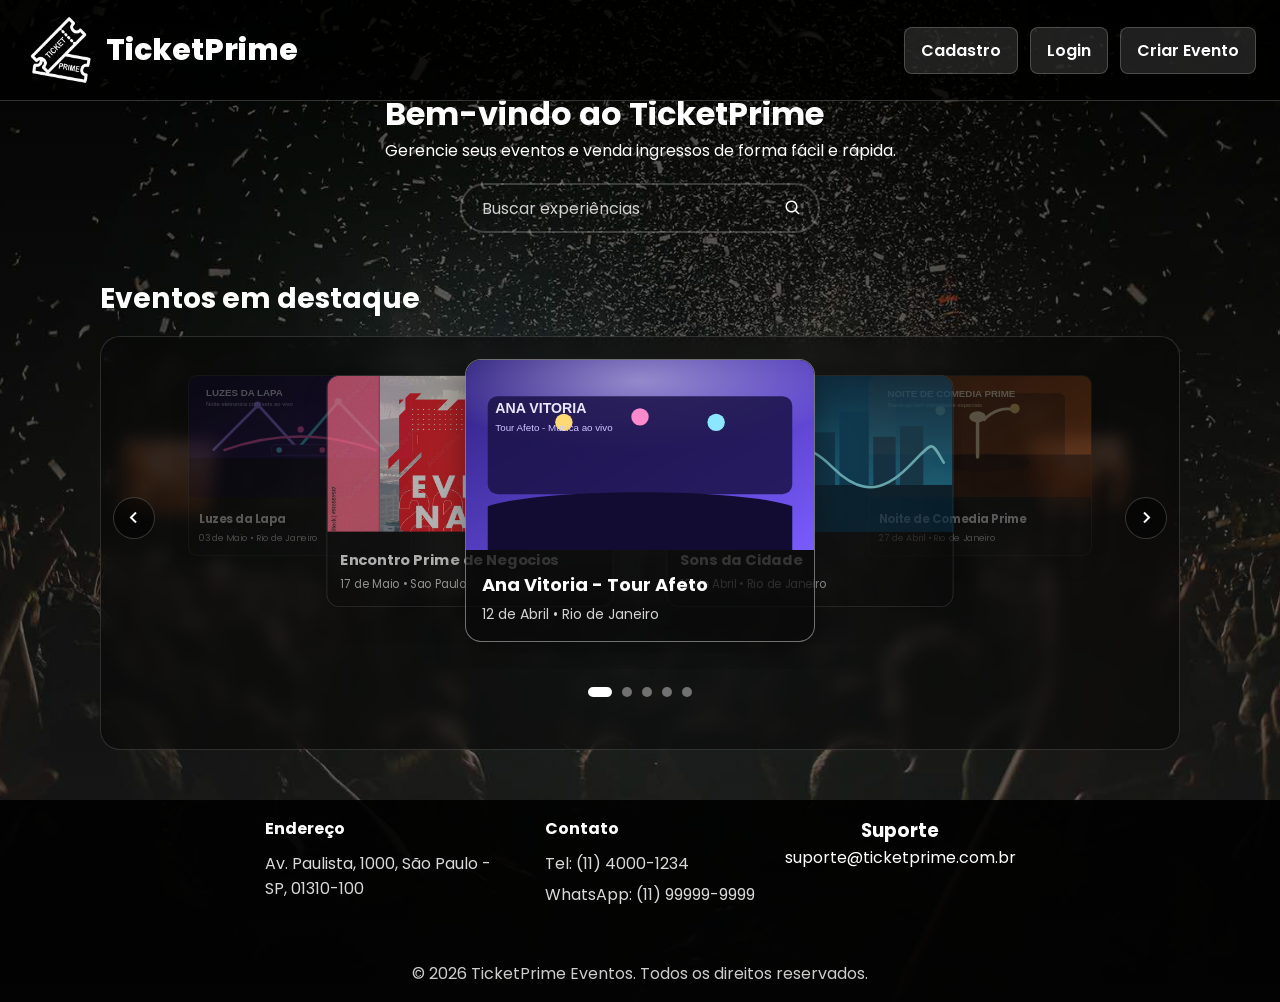
==== src/frontend/index.html @ 592da215 "Atualiza frontend e backend e remove artefatos de build" ====
<!doctype html>
<html lang="pt-br">
  <head>
    <meta charset="UTF-8" />
    <title>TicketPrime</title>
    <link rel="stylesheet" href="./style.css" />
    <link
      href="https://unpkg.com/boxicons@2.1.4/css/boxicons.min.css"
      rel="stylesheet"
    />
  </head>

  <body class="home-page">
    <!-- ═══════════════ header ═══════════════ -->
    <header class="site-navbar">
      <div class="navbar-logo">
        <img src="./imagens/logo.png" alt="Logo TicketPrime" class="logo-img" />
        <span>TicketPrime</span>
      </div>
      <nav class="navbar-links">
        <a href="./paginas/login.html" class="navbar-btn">Cadastro</a>
        <a href="./paginas/login.html" class="navbar-btn">Login</a>
        <a href="./paginas/admin.html" class="navbar-btn">Criar Evento</a>
      </nav>
    </header>

    <!-- ═══════════════ main ═══════════════ -->
    <main class="site-main">
      <div class="welcome-content">
        <h1>Bem-vindo ao TicketPrime</h1>
        <p>Gerencie seus eventos e venda ingressos de forma fácil e rápida.</p>
      </div>

      <section class="search-panel" aria-label="Pesquisa de eventos">
        <div class="input-box search-input">
          <input type="text" placeholder="Buscar experiências" />
          <i class="bx bx-search"></i>
        </div>
      </section>

      <div class="events-section">
        <h2 class="section-title">Eventos em destaque</h2>

        <div class="events-carousel" data-carousel>
          <button class="carousel-control prev" type="button" aria-label="Evento anterior">
            <i class="bx bx-chevron-left"></i>
          </button>

          <div class="carousel-viewport">
            <div class="carousel-track">
              <a href="./paginas/painel-ingressos.html" class="carousel-item" aria-label="Cupola Summit 2026">
                <img src="./imagens/eventos/ana-tour.svg" alt="Ana Vitoria - Tour Afeto" class="card-image" />
                <div class="carousel-meta">
                  <h3>Ana Vitoria - Tour Afeto</h3>
                  <p>12 de Abril • Rio de Janeiro</p>
                </div>
              </a>

              <a href="./paginas/painel-ingressos.html" class="carousel-item" aria-label="Festival da Serra">
                <img src="./imagens/eventos/sons-cidade.svg" alt="Sons da Cidade" class="card-image" />
                <div class="carousel-meta">
                  <h3>Sons da Cidade</h3>
                  <p>19 de Abril • Rio de Janeiro</p>
                </div>
              </a>

              <a href="./paginas/painel-ingressos.html" class="carousel-item" aria-label="Conexão Inovação">
                <img src="./imagens/eventos/comedia-prime.svg" alt="Noite de Comedia Prime" class="card-image" />
                <div class="carousel-meta">
                  <h3>Noite de Comedia Prime</h3>
                  <p>27 de Abril • Rio de Janeiro</p>
                </div>
              </a>

              <a href="./paginas/painel-ingressos.html" class="carousel-item" aria-label="Noite Prime">
                <img src="./imagens/eventos/luzes-lapa.svg" alt="Luzes da Lapa" class="card-image" />
                <div class="carousel-meta">
                  <h3>Luzes da Lapa</h3>
                  <p>03 de Maio • Rio de Janeiro</p>
                </div>
              </a>

              <a href="./paginas/painel-ingressos.html" class="carousel-item" aria-label="Summit de Negócios">
                <img src="./imagens/evento-destaque.jpg" alt="Encontro Prime de Negocios" class="card-image" />
                <div class="carousel-meta">
                  <h3>Encontro Prime de Negocios</h3>
                  <p>17 de Maio • Sao Paulo</p>
                </div>
              </a>
            </div>
          </div>

          <button class="carousel-control next" type="button" aria-label="Próximo evento">
            <i class="bx bx-chevron-right"></i>
          </button>

          <div class="carousel-dots" aria-label="Indicadores do carrossel"></div>
        </div>
      </div>
    </main>
    <!-- ═══════════════ footer ═══════════════ -->
    <footer class="site-footer">
      <div class="footer-column">
        <h3>Endereço</h3>
        <p>Av. Paulista, 1000, São Paulo - SP, 01310-100</p>
      </div>
      <div class="footer-column">
        <h3>Contato</h3>
        <p>Tel: (11) 4000-1234</p>
        <p>WhatsApp: (11) 99999-9999</p>
      </div>
      <div class="footer">
        <h3>Suporte</h3>
        <p>suporte@ticketprime.com.br</p>
      </div>
      <p class="footer-copy">
        © 2026 TicketPrime Eventos. Todos os direitos reservados.
      </p>
    </footer>
    <script src="./js/home-carousel.js"></script>
  </body>
</html>
---- src/frontend/style.css ----
@import url('https://fonts.googleapis.com/css2?family=Poppins&display=swap');

* {
    margin: 0;
    padding: 0;
    box-sizing: border-box;
    font-family: 'Poppins', sans-serif;
}

body {
    min-height: 100vh;
    display: flex;
    background-color: #110d0d;
    justify-content: center;
    align-items: center;
    color: #fff;
}

.back-home-link {
    position: fixed;
    top: 18px;
    left: 18px;
    width: 44px;
    height: 44px;
    border-radius: 999px;
    display: inline-flex;
    align-items: center;
    justify-content: center;
    color: #fff;
    text-decoration: none;
    background: rgba(0, 0, 0, 0.45);
    border: 1px solid rgba(255, 255, 255, 0.28);
    backdrop-filter: blur(10px);
    z-index: 1200;
    transition: background-color 180ms ease, transform 180ms ease;
}

.back-home-link i {
    font-size: 24px;
}

.back-home-link:hover {
    background: rgba(255, 255, 255, 0.2);
    transform: translateX(-2px);
}

/* imagem de fundo adicionar class de body */
.login-page,
.home-page {
    background:
        linear-gradient(rgba(0, 0, 0, 0.62), rgba(40, 40, 40, 0.62)),
        url('./imagens/fundo.jpg') no-repeat center center / cover;
}

.home-page {
    flex-direction: column;
    justify-content: flex-start;
    align-items: stretch;
}

.site-main {
    flex: 1;
    display: flex;
    flex-direction: column;
    justify-content: center;
    align-items: center;
    padding: 90px 20px 40px;
}

.site-navbar {
    width: 100%;
    padding: 14px 24px;
    position: fixed;
    top: 0;
    left: 0;
    z-index: 1000;
    display: flex;
    justify-content: space-between;
    align-items: center;
    background: rgba(0, 0, 0, 0.75);
    border-bottom: 1px solid rgba(255, 255, 255, 0.2);
}

.navbar-logo {
    display: inline-flex;
    align-items: center;
    gap: 10px;
    font-size: 30px;
    font-weight: 800;
    color: #fff;
}

.logo-img {
    width: 72px;
    height: 72px;
    object-fit: contain;
    flex-shrink: 0;
}

.navbar-links {
    display: flex;
    gap: 12px;
}

.navbar-btn {
    display: inline-flex;
    align-items: center;
    justify-content: center;
    padding: 10px 16px;
    border-radius: 8px;
    border: 1px solid rgba(255, 255, 255, 0.2);
    background: rgba(255, 255, 255, 0.12);
    color: #fff;
    text-decoration: none;
    font-weight: 600;
}

.navbar-btn:hover {
    background: rgba(255, 255, 255, 0.25);
}

.content-center {
    width: 100%;
    min-height: 100vh;
    display: flex;
    justify-content: center;
    align-items: center;
    padding: 110px 20px 80px;
}

.site-footer {
    width: 100%;
    background: rgba(0, 0, 0, 0.9);
    color: #fff;
    padding: 16px 20px;
    text-align: center;
    display: flex;
    flex-wrap: wrap;
    gap: 30px;
    justify-content: center;
    align-items: flex-start;
}

.content-center {
    padding-bottom: 150px; /* espaço para o footer fixo */
}

.footer-column {
    max-width: 250px;
    text-align: left;
}

.footer-column h3 {
    margin-bottom: 10px;
    font-size: 16px;
}

.footer-column p {
    margin-bottom: 6px;
    color: rgba(255, 255, 255, 0.85);
}

.footer-copy {
    width: 100%;
    margin-top: 18px;
    opacity: 0.8;
}

.wrapper {
    width: 420px;
    background: rgba(0, 0, 0, 0.45);
    border: 2px solid rgba(255, 255, 255, 0.2);
    border-radius: 12px;
    backdrop-filter: blur(20px);
    box-shadow: 0 0 10px rgba(0, 0, 0, 0.3);
    padding: 32px;
    overflow: hidden;
}

.wrapper h1 {
    text-align: center;
    font-size: 32px;
    margin-bottom: 12px;
}

.wrapper p {
    text-align: center;
    color: rgba(255, 255, 255, 0.85);
}

.auth-switch {
    margin: 12px 0 8px;
    padding: 4px;
    display: grid;
    grid-template-columns: 1fr 1fr;
    gap: 6px;
    background: rgba(255, 255, 255, 0.08);
    border-radius: 999px;
}

.auth-toggle-btn {
    border: none;
    border-radius: 999px;
    padding: 10px 14px;
    background: transparent;
    color: #fff;
    font-size: 14px;
    font-weight: 600;
    cursor: pointer;
}

.auth-toggle-btn.active {
    background: #fff;
    color: #111;
}

.action-buttons {
    margin-top: 20px;
    display: grid;
    gap: 12px;
}

.btn {
    display: flex;
    justify-content: center;
    align-items: center;
    height: 50px;
    width: 200px;
    border-radius: 40px;
    border: none;
    background: #fff;
    color: #222;
    font-size: 15px;
    font-weight: 600;
    text-decoration: none;
    cursor: pointer;
    margin: 16px auto;
}

.btn-home-painel {
    height: 50px;
    width: 390px;
    display: flex;
    background: #ffffff;
    color: #110d0d;
    border-radius: 20px;
    justify-content: center;
    align-items: center;
    text-decoration: none;
    margin: 8px auto;
}

.btn:hover {
    background: #f0f0f0;
}
.btn-secondary {
    background: rgba(255, 255, 255, 0.2);
    color: #fff;
    border: 1px solid rgba(255, 255, 255, 0.3);
}

.input-box {
    position: relative;
    width: 100%;
    height: 50px;
    margin: 20px 0;
}

.input-box input {
    width: 100%;
    height: 100%;
    background: transparent;
    border: 2px solid rgba(255, 255, 255, 0.2);
    border-radius: 40px;
    padding: 0 20px;
    color: #fff;
    font-size: 16px;
}

.input-box input::placeholder {
    color: rgba(255, 255, 255, 0.8);
}

.input-box i {
    position: absolute;
    right: 18px;
    top: 50%;
    transform: translateY(-50%);
    color: #fff;
    font-size: 18px;
}

.input-box i:hover {
    color: #ff6b6b;
    cursor: pointer;
}

input[type="checkbox" i] {
    accent-color: #fff;
}

label {
    cursor: pointer;
}

.remember-forgot {
    display: flex;
    justify-content: space-between;
    align-items: center;
    font-size: 14px;
    margin-left: 20px;
    margin-right: 20px;
}

.remember-forgot a,
.register-link a {
    color: #fff;
    text-decoration: none;
}

.remember-forgot a:hover,
.register-link a:hover {
    text-decoration: underline;
}

.register-link {
    text-align: center;
    margin-top: 10px;
}

.register-only[hidden] {
    display: none;
}

.login-message {
    min-height: 20px;
    margin-bottom: 8px;
    font-size: 14px;
    text-align: center;
}

.login-message.error {
    color: #ff6b6b;
}

.login-message.success {
    color: #7cff8a;
}

.modal {
    display: none;
    position: fixed;
    inset: 0;
    background: rgba(0, 0, 0, 0.7);
    justify-content: center;
    align-items: center;
    z-index: 999;
}

.modal-content {
    width: min(420px, 90%);
    background: rgba(0, 0, 0, 0.6);
    border: 1px solid rgba(255, 255, 255, 0.3);
    backdrop-filter: blur(18px);
    border-radius: 16px;
    padding: 24px;
    color: #fff;
    box-shadow: 0 18px 40px rgba(0, 0, 0, 0.35);
    position: relative;
}

.modal-close {
    position: absolute;
    right: 12px;
    top: 8px;
    background: transparent;
    border: none;
    color: #fff;
    font-size: 26px;
    cursor: pointer;
}

.modal-content h2 {
    margin-bottom: 10px;
}

.modal-content p {
    margin-bottom: 12px;
    color: rgba(255, 255, 255, 0.9);
}

.modal-content input {
    width: 100%;
    margin-bottom: 12px;
    height: 44px;
    padding: 0 14px;
    border-radius: 40px;
    border: 2px solid rgba(255, 255, 255, 0.25);
    background: rgba(255, 255, 255, 0.08);
    color: #fff;
}

.painel-ingresso {
    background: #110d0d !important;
}

.admin-dashboard {
    min-height: 100vh;
    width: 100%;
    display: flex;
    background: rgba(0, 0, 0, 0.5);
}

.sidebar {
    width: 250px;
    background: rgba(0, 0, 0, 0.85);
    padding: 24px 16px;
    border-right: 1px solid rgba(255, 255, 255, 0.2);
    display: flex;
    flex-direction: column;
    gap: 20px;
}

.logo {
    font-size: 30px;
    font-weight: 800;
    letter-spacing: 1px;
    color: #fff;
    margin-bottom: 20px;
    text-align: center;
}

.sidebar-nav {
    display: flex;
    flex-direction: column;
    gap: 10px;
}

.sidebar-link {
    display: flex;
    align-items: center;
    gap: 10px;
    padding: 10px 14px;
    border-radius: 10px;
    color: rgba(255, 255, 255, 0.9);
    text-decoration: none;
    font-weight: 600;
    background: rgba(255, 255, 255, 0.04);
}

.sidebar-link.active,
.sidebar-link:hover {
    background: rgba(255, 255, 255, 0.15);
}

.main-content {
    flex: 1;
    padding: 28px;
    color: #fff;
}

.main-content header h1 {
    margin-bottom: 6px;
}

.main-content header p {
    color: rgba(255, 255, 255, 0.8);
    margin-bottom: 20px;
}

.cards {
    display: grid;
    grid-template-columns: repeat(auto-fit, minmax(200px, 1fr));
    gap: 16px;
    margin-bottom: 24px;
}

.card {
    background: rgba(255, 255, 255, 0.08);
    border: 1px solid rgba(255, 255, 255, 0.15);
    border-radius: 12px;
    padding: 16px;
}

.card h2 {
    margin-bottom: 8px;
}

.card p {
    margin-bottom: 50px;
    color: rgba(255, 255, 255, 0.8);
}

.admin-footer {
    margin-top: 32px;
    padding-top: 12px;
    border-top: 1px solid rgba(255, 255, 255, 0.12);
    color: rgba(255, 255, 255, 0.75);
}

.panel-actions {
    margin-bottom: 20px;
}

.event-form {
    background: rgba(255, 255, 255, 0.07);
    padding: 14px;
    border: 1px solid rgba(255, 255, 255, 0.18);
    border-radius: 12px;
}

.event-form form {
    display: flex;
    flex-direction: column;
    gap: 10px;
}

.event-form label {
    font-size: 14px;
    color: rgba(255, 255, 255, 0.85);
}

.event-form input,
.event-form button.btn {
    width: 100%;
}

.event-form button.btn {
    margin-top: 8px;
}

section.event-form input {
    width: 100%;
    height: 100%;
    background: transparent;
    border: 2px solid rgba(255, 255, 255, 0.2);
    border-radius: 40px;
    padding: 0 20px;
    color: #fff;
    font-size: 16px;
}

@media (max-width: 900px) {
    .admin-dashboard {
        flex-direction: column;
    }

    .sidebar {
        width: 100%;
        flex-direction: row;
        align-items: center;
        justify-content: space-around;
    }

    .sidebar-nav {
        flex-direction: row;
        gap: 8px;
    }

    .main-content {
        padding: 16px;
    }
}
/* ── seção de eventos / carrossel ────────────────────────── */
.events-section {
    width: min(1120px, 100%);
    padding: 24px 20px 10px;
}

.section-title {
    margin-bottom: 16px;
    font-size: clamp(22px, 2.2vw, 30px);
}

.events-carousel {
    position: relative;
    border-radius: 20px;
    padding: 22px 56px 52px;
    background: rgba(8, 8, 8, 0.56);
    border: 1px solid rgba(255, 255, 255, 0.14);
    backdrop-filter: blur(8px);
}

.carousel-viewport {
    position: relative;
    height: 310px;
    overflow: hidden;
}

.carousel-track {
    position: relative;
    height: 100%;
}

.carousel-item {
    position: absolute;
    top: 0;
    left: 50%;
    width: min(350px, 72vw);
    border-radius: 16px;
    overflow: hidden;
    text-decoration: none;
    color: #fff;
    background: rgba(10, 10, 10, 0.75);
    border: 1px solid rgba(255, 255, 255, 0.2);
    box-shadow: 0 16px 30px rgba(0, 0, 0, 0.4);
    transform-origin: center top;
    transition: transform 320ms ease, opacity 320ms ease;
}

.carousel-item .card-image {
    width: 100%;
    height: 190px;
    object-fit: cover;
}

.carousel-meta {
    padding: 14px 16px 16px;
}

.carousel-meta h3 {
    font-size: 18px;
    font-weight: 700;
    margin-bottom: 6px;
}

.carousel-meta p {
    color: rgba(255, 255, 255, 0.82);
    font-size: 14px;
}

.carousel-control {
    position: absolute;
    top: 44%;
    transform: translateY(-50%);
    width: 42px;
    height: 42px;
    border-radius: 50%;
    border: 1px solid rgba(255, 255, 255, 0.2);
    background: rgba(0, 0, 0, 0.5);
    color: #fff;
    cursor: pointer;
    display: grid;
    place-items: center;
    z-index: 80;
}

.carousel-control i {
    font-size: 24px;
}

.carousel-control:hover {
    background: rgba(255, 255, 255, 0.2);
}

.carousel-control.prev {
    left: 12px;
}

.carousel-control.next {
    right: 12px;
}

.carousel-dots {
    display: flex;
    justify-content: center;
    align-items: center;
    gap: 10px;
    margin-top: 18px;
}

.carousel-dot {
    width: 10px;
    height: 10px;
    border-radius: 999px;
    border: none;
    background: rgba(255, 255, 255, 0.4);
    cursor: pointer;
    transition: transform 180ms ease, background-color 180ms ease;
}

.carousel-dot.active {
    width: 24px;
    background: #fff;
}

.carousel-item.is-hidden {
    pointer-events: none;
}

.carousel-item.is-active {
    border-color: rgba(255, 255, 255, 0.42);
}

@media (max-width: 900px) {
    .events-carousel {
        padding: 18px 46px 46px;
    }

    .carousel-viewport {
        height: 292px;
    }

    .carousel-item {
        width: min(300px, 78vw);
    }

    .carousel-item .card-image {
        height: 172px;
    }
}

@media (max-width: 700px) {
    .site-navbar {
        padding: 12px 14px;
    }

    .navbar-logo {
        font-size: 24px;
    }

    .logo-img {
        width: 58px;
        height: 58px;
    }

    .navbar-links {
        gap: 8px;
    }

    .navbar-btn {
        padding: 8px 11px;
        font-size: 13px;
    }

    .events-section {
        padding: 20px 10px 8px;
    }

    .events-carousel {
        padding: 14px 38px 40px;
        border-radius: 16px;
    }

    .carousel-viewport {
        height: 262px;
    }

    .carousel-item {
        width: min(258px, 82vw);
    }

    .carousel-item .card-image {
        height: 150px;
    }

    .carousel-meta h3 {
        font-size: 16px;
    }

    .carousel-control {
        width: 34px;
        height: 34px;
    }

    .carousel-control.prev {
        left: 6px;
    }

    .carousel-control.next {
        right: 6px;
    }
}
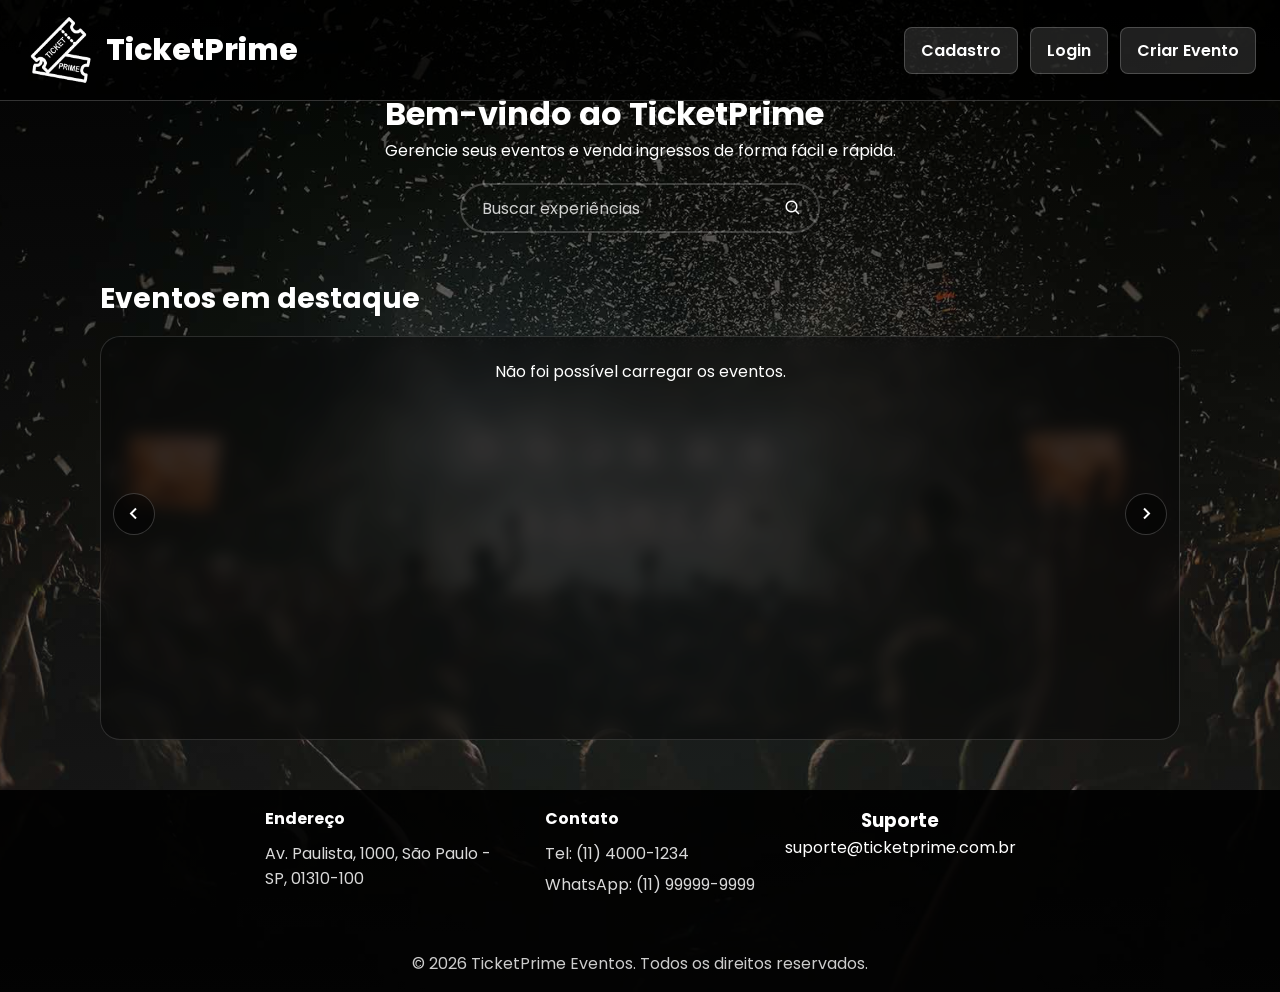
==== commit 53789ba9: "migrar banco de dados para Neon DB (PostgreSQL serverless)" ====
--- a/src/frontend/index.html
+++ b/src/frontend/index.html
@@ -47,46 +47,8 @@
           </button>
 
           <div class="carousel-viewport">
-            <div class="carousel-track">
-              <a href="./paginas/painel-ingressos.html" class="carousel-item" aria-label="Cupola Summit 2026">
-                <img src="./imagens/eventos/ana-tour.svg" alt="Ana Vitoria - Tour Afeto" class="card-image" />
-                <div class="carousel-meta">
-                  <h3>Ana Vitoria - Tour Afeto</h3>
-                  <p>12 de Abril • Rio de Janeiro</p>
-                </div>
-              </a>
-
-              <a href="./paginas/painel-ingressos.html" class="carousel-item" aria-label="Festival da Serra">
-                <img src="./imagens/eventos/sons-cidade.svg" alt="Sons da Cidade" class="card-image" />
-                <div class="carousel-meta">
-                  <h3>Sons da Cidade</h3>
-                  <p>19 de Abril • Rio de Janeiro</p>
-                </div>
-              </a>
-
-              <a href="./paginas/painel-ingressos.html" class="carousel-item" aria-label="Conexão Inovação">
-                <img src="./imagens/eventos/comedia-prime.svg" alt="Noite de Comedia Prime" class="card-image" />
-                <div class="carousel-meta">
-                  <h3>Noite de Comedia Prime</h3>
-                  <p>27 de Abril • Rio de Janeiro</p>
-                </div>
-              </a>
-
-              <a href="./paginas/painel-ingressos.html" class="carousel-item" aria-label="Noite Prime">
-                <img src="./imagens/eventos/luzes-lapa.svg" alt="Luzes da Lapa" class="card-image" />
-                <div class="carousel-meta">
-                  <h3>Luzes da Lapa</h3>
-                  <p>03 de Maio • Rio de Janeiro</p>
-                </div>
-              </a>
-
-              <a href="./paginas/painel-ingressos.html" class="carousel-item" aria-label="Summit de Negócios">
-                <img src="./imagens/evento-destaque.jpg" alt="Encontro Prime de Negocios" class="card-image" />
-                <div class="carousel-meta">
-                  <h3>Encontro Prime de Negocios</h3>
-                  <p>17 de Maio • Sao Paulo</p>
-                </div>
-              </a>
+            <div class="carousel-track" id="carousel-track">
+              <!-- eventos carregados dinamicamente via API -->
             </div>
           </div>
 
--- a/src/frontend/style.css
+++ b/src/frontend/style.css
@@ -117,6 +117,365 @@
 
 .navbar-btn:hover {
     background: rgba(255, 255, 255, 0.25);
+}
+
+.menu-toggle {
+    width: 46px;
+    height: 46px;
+    border-radius: 12px;
+    border: 1px solid rgba(255, 255, 255, 0.28);
+    background: rgba(255, 255, 255, 0.1);
+    color: #fff;
+    display: inline-flex;
+    align-items: center;
+    justify-content: center;
+    cursor: pointer;
+    transition: background-color 180ms ease;
+}
+
+.menu-toggle i {
+    font-size: 26px;
+}
+
+.menu-toggle:hover {
+    background: rgba(255, 255, 255, 0.22);
+}
+
+.sidebar-backdrop {
+    position: fixed;
+    inset: 0;
+    border: none;
+    background: rgba(0, 0, 0, 0.56);
+    opacity: 0;
+    visibility: hidden;
+    pointer-events: none;
+    transition: opacity 180ms ease;
+    z-index: 1005;
+}
+
+.user-sidebar {
+    position: fixed;
+    top: 0;
+    right: 0;
+    height: 100vh;
+    width: min(360px, 90vw);
+    padding: 22px 18px;
+    background: rgba(8, 8, 8, 0.95);
+    border-left: 1px solid rgba(255, 255, 255, 0.2);
+    backdrop-filter: blur(10px);
+    display: flex;
+    flex-direction: column;
+    gap: 18px;
+    transform: translateX(100%);
+    transition: transform 220ms ease;
+    z-index: 1010;
+}
+
+.user-sidebar-header {
+    display: flex;
+    align-items: center;
+    justify-content: space-between;
+}
+
+.user-sidebar-header h2 {
+    font-size: 24px;
+}
+
+.menu-close {
+    width: 36px;
+    height: 36px;
+    border-radius: 10px;
+    border: 1px solid rgba(255, 255, 255, 0.24);
+    background: rgba(255, 255, 255, 0.08);
+    color: #fff;
+    display: inline-flex;
+    align-items: center;
+    justify-content: center;
+    cursor: pointer;
+}
+
+.menu-close i {
+    font-size: 24px;
+}
+
+.user-profile-card {
+    padding: 16px;
+    border-radius: 16px;
+    background: rgba(255, 255, 255, 0.08);
+    border: 1px solid rgba(255, 255, 255, 0.18);
+    display: grid;
+    justify-items: center;
+    gap: 8px;
+    text-align: center;
+}
+
+.profile-avatar {
+    width: 88px;
+    height: 88px;
+    border-radius: 999px;
+    border: 2px solid rgba(255, 255, 255, 0.3);
+    background: rgba(255, 255, 255, 0.12);
+    display: grid;
+    place-items: center;
+    overflow: hidden;
+}
+
+.profile-avatar i {
+    font-size: 48px;
+    color: rgba(255, 255, 255, 0.8);
+}
+
+#profileAvatarImage {
+    width: 100%;
+    height: 100%;
+    object-fit: cover;
+}
+
+.user-profile-card h3 {
+    font-size: 18px;
+}
+
+.user-profile-card p {
+    color: rgba(255, 255, 255, 0.82);
+    font-size: 14px;
+}
+
+.user-sidebar-nav {
+    display: flex;
+    flex-direction: column;
+    gap: 10px;
+}
+
+.user-sidebar-link {
+    width: 100%;
+    border: 1px solid rgba(255, 255, 255, 0.16);
+    border-radius: 12px;
+    background: rgba(255, 255, 255, 0.06);
+    color: #fff;
+    padding: 11px 14px;
+    display: flex;
+    align-items: center;
+    gap: 10px;
+    font-weight: 600;
+    text-decoration: none;
+    cursor: pointer;
+}
+
+.user-sidebar-link i {
+    font-size: 20px;
+}
+
+.user-sidebar-link:hover {
+    background: rgba(255, 255, 255, 0.16);
+}
+
+.sidebar-logout {
+    margin-top: auto;
+    width: 100%;
+    border: 1px solid rgba(255, 94, 94, 0.56);
+    border-radius: 12px;
+    padding: 12px 14px;
+    background: rgba(255, 55, 55, 0.15);
+    color: #fff;
+    display: flex;
+    align-items: center;
+    justify-content: center;
+    gap: 10px;
+    font-weight: 700;
+    cursor: pointer;
+}
+
+.sidebar-logout i {
+    font-size: 20px;
+}
+
+.sidebar-logout:hover {
+    background: rgba(255, 55, 55, 0.26);
+}
+
+.home-page.sidebar-open {
+    overflow: hidden;
+}
+
+.home-page.sidebar-open .sidebar-backdrop {
+    opacity: 1;
+    visibility: visible;
+    pointer-events: auto;
+}
+
+.home-page.sidebar-open .user-sidebar {
+    transform: translateX(0);
+}
+
+.profile-settings-modal {
+    position: fixed;
+    inset: 0;
+    z-index: 1020;
+    background: rgba(0, 0, 0, 0.72);
+    display: none;
+    place-items: center;
+    padding: 20px;
+}
+
+.profile-settings-modal:not([hidden]) {
+    display: grid;
+}
+
+.profile-settings-dialog {
+    width: min(460px, 100%);
+    border-radius: 16px;
+    border: 1px solid rgba(255, 255, 255, 0.26);
+    background: rgba(12, 12, 12, 0.96);
+    padding: 18px;
+}
+
+.profile-settings-head {
+    display: flex;
+    align-items: center;
+    justify-content: space-between;
+    margin-bottom: 12px;
+}
+
+.profile-settings-head h2 {
+    font-size: 22px;
+}
+
+.settings-close {
+    width: 34px;
+    height: 34px;
+    border-radius: 8px;
+    border: 1px solid rgba(255, 255, 255, 0.24);
+    background: rgba(255, 255, 255, 0.08);
+    color: #fff;
+    display: inline-flex;
+    align-items: center;
+    justify-content: center;
+    cursor: pointer;
+}
+
+.settings-close i {
+    font-size: 22px;
+}
+
+.profile-settings-form {
+    display: grid;
+    gap: 10px;
+}
+
+.settings-photo-row {
+    display: flex;
+    align-items: center;
+    gap: 14px;
+    margin-bottom: 4px;
+    padding: 12px;
+    border-radius: 12px;
+    border: 1px solid rgba(255, 255, 255, 0.16);
+    background: rgba(255, 255, 255, 0.04);
+}
+
+.settings-photo-current {
+    width: 76px;
+    height: 76px;
+    border-radius: 999px;
+    border: 2px solid rgba(255, 255, 255, 0.3);
+    background: rgba(255, 255, 255, 0.12);
+    display: grid;
+    place-items: center;
+    overflow: hidden;
+    flex-shrink: 0;
+}
+
+.settings-photo-current i {
+    font-size: 42px;
+    color: rgba(255, 255, 255, 0.82);
+}
+
+#settingsPhotoPreviewImage {
+    width: 100%;
+    height: 100%;
+    object-fit: cover;
+}
+
+.settings-photo-actions {
+    display: grid;
+    gap: 6px;
+}
+
+.settings-photo-actions p {
+    font-size: 14px;
+    font-weight: 600;
+    color: rgba(255, 255, 255, 0.92);
+}
+
+.settings-photo-button {
+    display: inline-flex;
+    align-items: center;
+    justify-content: center;
+    width: fit-content;
+    padding: 8px 12px;
+    border-radius: 10px;
+    border: 1px solid rgba(255, 255, 255, 0.28);
+    background: rgba(255, 255, 255, 0.1);
+    color: #fff;
+    font-size: 14px;
+    font-weight: 600;
+    cursor: pointer;
+}
+
+.settings-photo-button:hover {
+    background: rgba(255, 255, 255, 0.2);
+}
+
+.settings-photo-input {
+    position: absolute;
+    width: 0;
+    height: 0;
+    opacity: 0;
+    pointer-events: none;
+}
+
+.profile-settings-form label {
+    font-size: 14px;
+    color: rgba(255, 255, 255, 0.86);
+}
+
+.profile-settings-form input {
+    width: 100%;
+    height: 44px;
+    border-radius: 12px;
+    border: 1px solid rgba(255, 255, 255, 0.25);
+    background: rgba(255, 255, 255, 0.06);
+    color: #fff;
+    padding: 0 12px;
+}
+
+.profile-photo-help {
+    font-size: 12px;
+    color: rgba(255, 255, 255, 0.72);
+}
+
+.profile-settings-form .btn {
+    width: 100%;
+    margin: 8px 0 0;
+}
+
+.profile-settings-form .btn:disabled {
+    background: rgba(255, 255, 255, 0.35);
+    color: rgba(0, 0, 0, 0.55);
+    cursor: not-allowed;
+}
+
+.btn.btn-danger {
+    background: rgba(255, 55, 55, 0.86);
+    color: #fff;
+}
+
+.btn.btn-danger:hover {
+    background: rgba(255, 55, 55, 1);
+}
+
+.home-page.settings-open {
+    overflow: hidden;
 }
 
 .content-center {
@@ -692,6 +1051,87 @@
     border-color: rgba(255, 255, 255, 0.42);
 }
 
+.my-tickets-section {
+    width: min(1120px, 100%);
+    margin-top: 20px;
+    padding: 8px 20px 24px;
+}
+
+.my-tickets-header {
+    display: flex;
+    align-items: center;
+    justify-content: space-between;
+    gap: 12px;
+    margin-bottom: 14px;
+}
+
+.my-tickets-header .section-title {
+    margin-bottom: 0;
+}
+
+.my-tickets-link {
+    color: rgba(255, 255, 255, 0.88);
+    text-decoration: none;
+    font-size: 14px;
+    border: 1px solid rgba(255, 255, 255, 0.24);
+    border-radius: 999px;
+    padding: 8px 14px;
+    background: rgba(255, 255, 255, 0.08);
+}
+
+.my-tickets-link:hover {
+    background: rgba(255, 255, 255, 0.18);
+}
+
+.my-tickets-grid {
+    display: grid;
+    grid-template-columns: repeat(4, minmax(0, 1fr));
+    gap: 14px;
+}
+
+.my-ticket-card {
+    border-radius: 14px;
+    overflow: hidden;
+    text-decoration: none;
+    color: #fff;
+    background: rgba(8, 8, 8, 0.56);
+    border: 1px solid rgba(255, 255, 255, 0.18);
+    transition: transform 180ms ease, border-color 180ms ease, background-color 180ms ease;
+}
+
+.my-ticket-card:hover {
+    transform: translateY(-3px);
+    border-color: rgba(255, 255, 255, 0.34);
+    background: rgba(12, 12, 12, 0.82);
+}
+
+.my-ticket-image {
+    width: 100%;
+    height: 140px;
+    object-fit: cover;
+    display: block;
+}
+
+.my-ticket-meta {
+    padding: 10px 12px 12px;
+}
+
+.my-ticket-meta h3 {
+    font-size: 15px;
+    margin-bottom: 4px;
+}
+
+.my-ticket-meta p {
+    font-size: 13px;
+    color: rgba(255, 255, 255, 0.78);
+}
+
+.my-tickets-empty {
+    margin-top: 10px;
+    color: rgba(255, 255, 255, 0.82);
+    font-size: 14px;
+}
+
 @media (max-width: 900px) {
     .events-carousel {
         padding: 18px 46px 46px;
@@ -708,6 +1148,10 @@
     .carousel-item .card-image {
         height: 172px;
     }
+
+    .my-tickets-grid {
+        grid-template-columns: repeat(2, minmax(0, 1fr));
+    }
 }
 
 @media (max-width: 700px) {
@@ -724,17 +1168,45 @@
         height: 58px;
     }
 
-    .navbar-links {
-        gap: 8px;
-    }
-
-    .navbar-btn {
-        padding: 8px 11px;
-        font-size: 13px;
+    .menu-toggle {
+        width: 42px;
+        height: 42px;
+    }
+
+    .user-sidebar {
+        width: min(330px, 92vw);
+        padding: 18px 14px;
+    }
+
+    .user-sidebar-header h2 {
+        font-size: 20px;
+    }
+
+    .profile-avatar {
+        width: 74px;
+        height: 74px;
+    }
+
+    .settings-photo-row {
+        align-items: flex-start;
     }
 
     .events-section {
         padding: 20px 10px 8px;
+    }
+
+    .my-tickets-section {
+        padding: 8px 10px 20px;
+    }
+
+    .my-tickets-header {
+        flex-direction: column;
+        align-items: flex-start;
+    }
+
+    .my-tickets-grid {
+        grid-template-columns: 1fr;
+        gap: 12px;
     }
 
     .events-carousel {
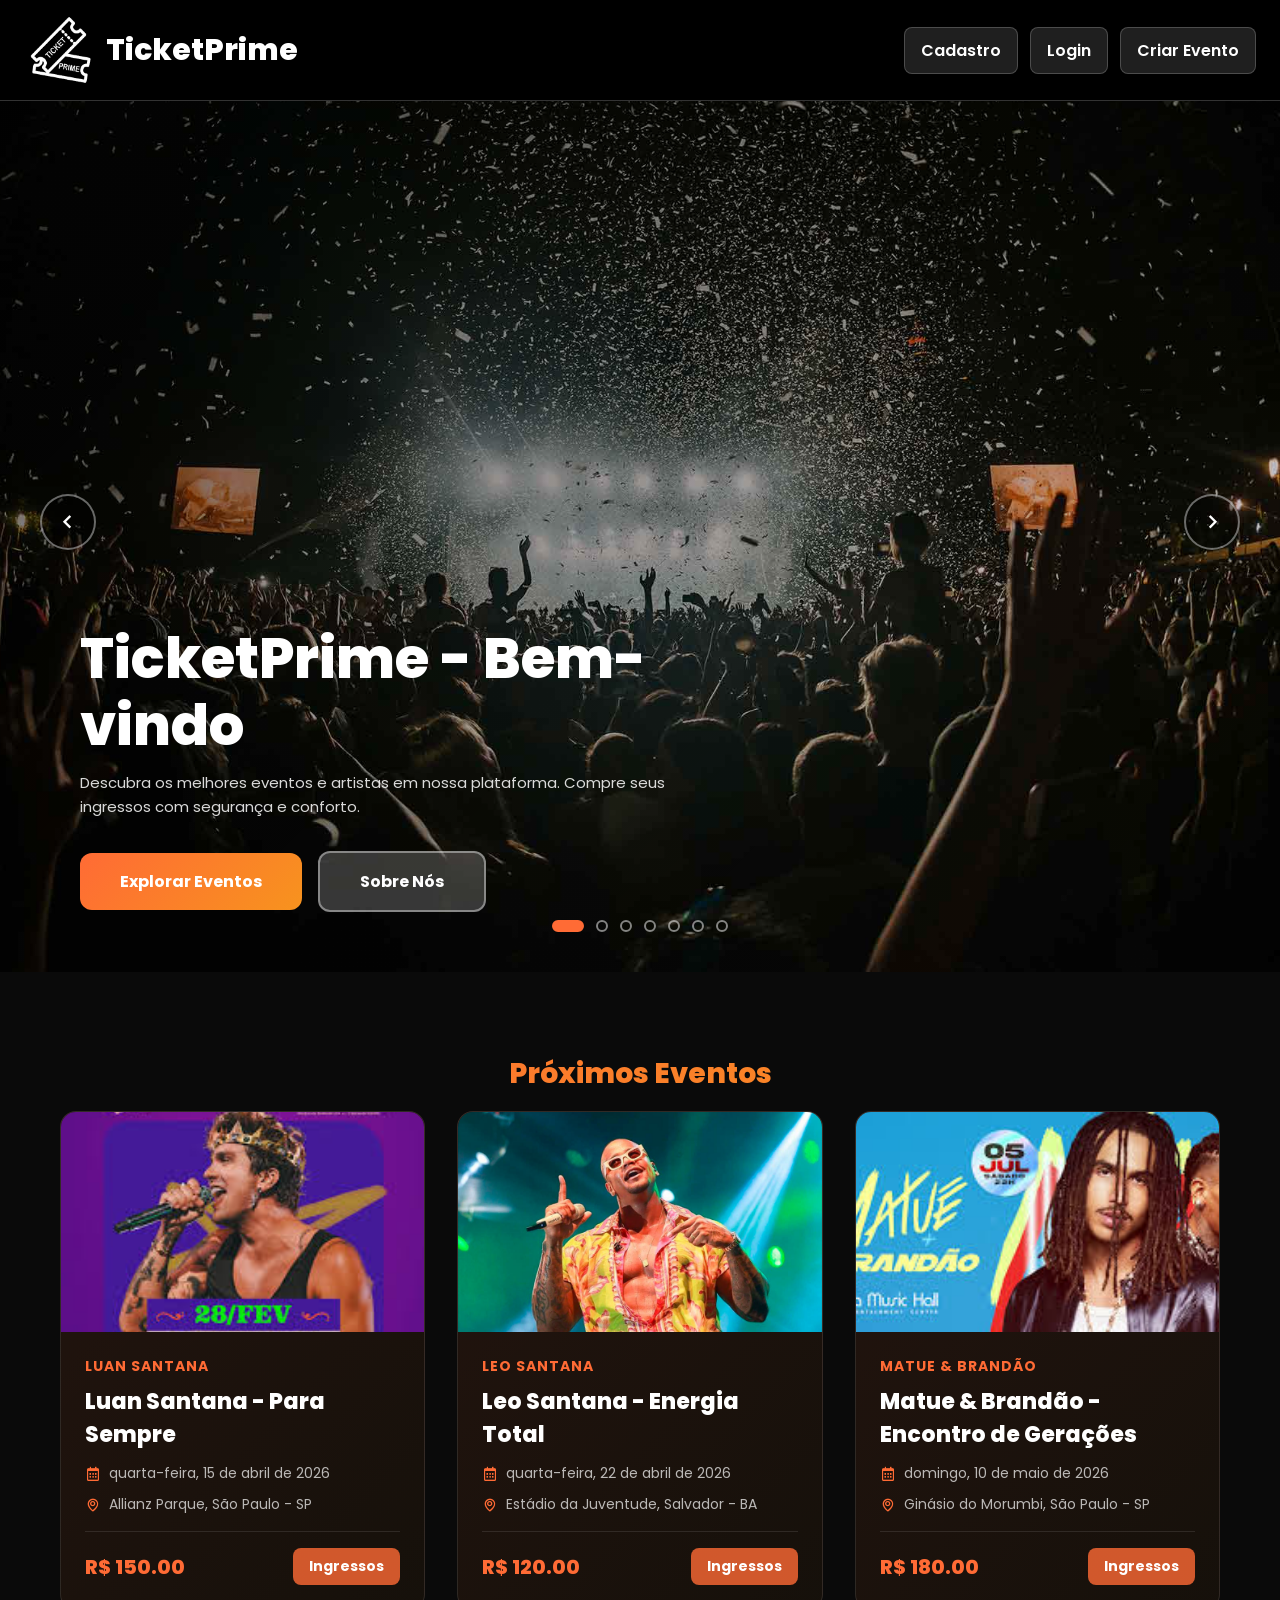
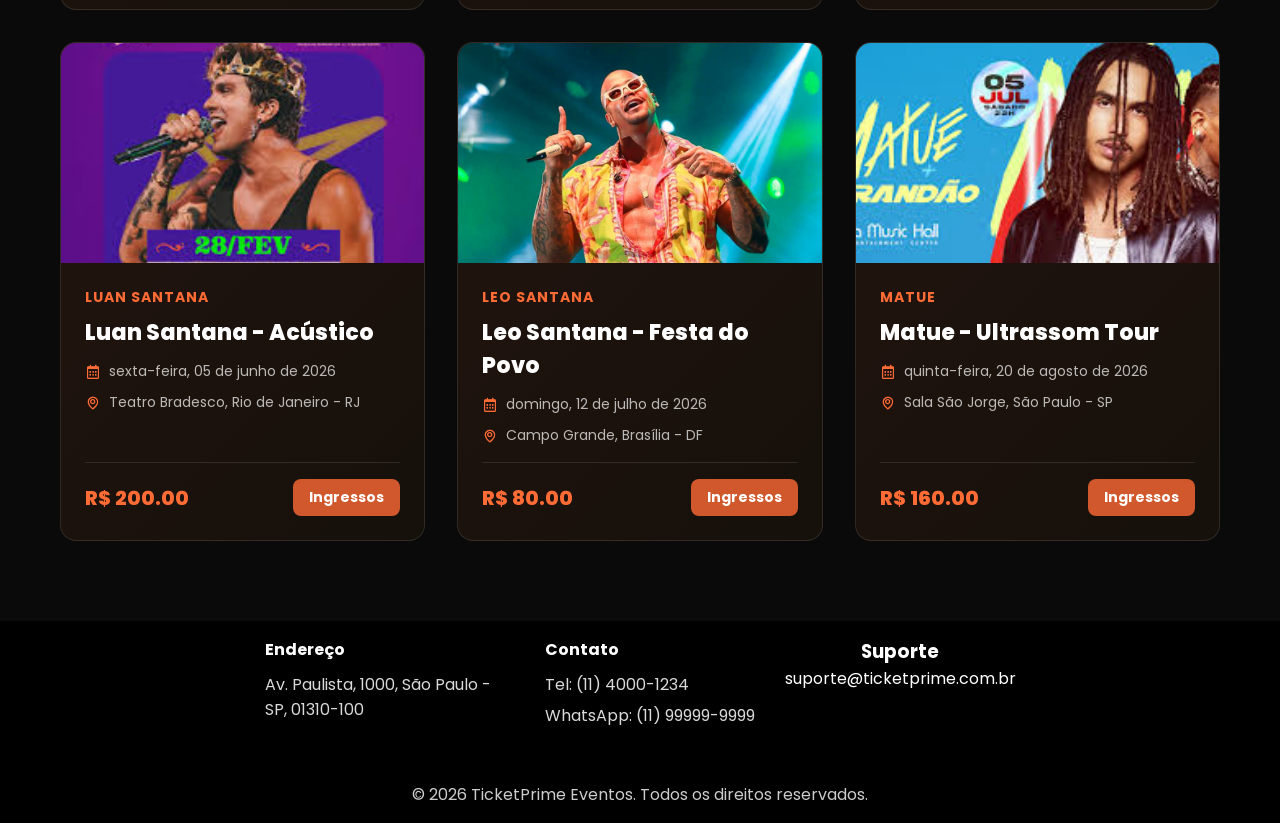
==== commit b6facc0f: "Add new images and event carousel JavaScript files" ====
--- a/src/frontend/index.html
+++ b/src/frontend/index.html
@@ -26,39 +26,29 @@
 
     <!-- ═══════════════ main ═══════════════ -->
     <main class="site-main">
-      <div class="welcome-content">
-        <h1>Bem-vindo ao TicketPrime</h1>
-        <p>Gerencie seus eventos e venda ingressos de forma fácil e rápida.</p>
-      </div>
+      <!-- ═══════════════ hero section ═══════════════ -->
+      <section class="hero-section" id="hero-section">
+        <div class="hero-container" id="hero-container">
+          <!-- Hero dinâmico gerado pelo JS -->
+        </div>
+        <!-- Navegação do hero -->
+        <button class="hero-control hero-prev" type="button" aria-label="Evento anterior">
+          <i class="bx bx-chevron-left"></i>
+        </button>
+        <button class="hero-control hero-next" type="button" aria-label="Próximo evento">
+          <i class="bx bx-chevron-right"></i>
+        </button>
+        <!-- Indicadores -->
+        <div class="hero-dots" id="hero-dots" aria-label="Indicadores de eventos"></div>
+      </section>
 
-      <section class="search-panel" aria-label="Pesquisa de eventos">
-        <div class="input-box search-input">
-          <input type="text" placeholder="Buscar experiências" />
-          <i class="bx bx-search"></i>
+      <!-- ═══════════════ events grid section ═══════════════ -->
+      <section class="events-grid-section">
+        <h2 class="section-title">Próximos Eventos</h2>
+        <div class="events-grid" id="events-grid">
+          <!-- eventos carregados dinamicamente -->
         </div>
       </section>
-
-      <div class="events-section">
-        <h2 class="section-title">Eventos em destaque</h2>
-
-        <div class="events-carousel" data-carousel>
-          <button class="carousel-control prev" type="button" aria-label="Evento anterior">
-            <i class="bx bx-chevron-left"></i>
-          </button>
-
-          <div class="carousel-viewport">
-            <div class="carousel-track" id="carousel-track">
-              <!-- eventos carregados dinamicamente via API -->
-            </div>
-          </div>
-
-          <button class="carousel-control next" type="button" aria-label="Próximo evento">
-            <i class="bx bx-chevron-right"></i>
-          </button>
-
-          <div class="carousel-dots" aria-label="Indicadores do carrossel"></div>
-        </div>
-      </div>
     </main>
     <!-- ═══════════════ footer ═══════════════ -->
     <footer class="site-footer">
@@ -79,6 +69,6 @@
         © 2026 TicketPrime Eventos. Todos os direitos reservados.
       </p>
     </footer>
-    <script src="./js/home-carousel.js"></script>
+    <script src="./js/events-hero.js"></script>
   </body>
 </html>
--- a/src/frontend/style.css
+++ b/src/frontend/style.css
@@ -45,14 +45,14 @@
 }
 
 /* imagem de fundo adicionar class de body */
-.login-page,
-.home-page {
+.login-page {
     background:
         linear-gradient(rgba(0, 0, 0, 0.62), rgba(40, 40, 40, 0.62)),
         url('./imagens/fundo.jpg') no-repeat center center / cover;
 }
 
 .home-page {
+    background: #0a0a0a;
     flex-direction: column;
     justify-content: flex-start;
     align-items: stretch;
@@ -62,9 +62,10 @@
     flex: 1;
     display: flex;
     flex-direction: column;
-    justify-content: center;
-    align-items: center;
-    padding: 90px 20px 40px;
+    justify-content: flex-start;
+    align-items: stretch;
+    padding: 0;
+    margin-top: 72px;
 }
 
 .site-navbar {
@@ -77,7 +78,7 @@
     display: flex;
     justify-content: space-between;
     align-items: center;
-    background: rgba(0, 0, 0, 0.75);
+    background: rgb(0, 0, 0);
     border-bottom: 1px solid rgba(255, 255, 255, 0.2);
 }
 
@@ -117,6 +118,33 @@
 
 .navbar-btn:hover {
     background: rgba(255, 255, 255, 0.25);
+}
+
+.theme-toggle {
+    width: 36px;
+    height: 36px;
+    border: none;
+    background: transparent;
+    color: #fff;
+    display: inline-flex;
+    align-items: center;
+    justify-content: center;
+    padding: 0;
+    cursor: pointer;
+    transition: color 180ms ease, transform 180ms ease;
+}
+
+.theme-toggle:hover {
+    transform: translateY(-1px);
+}
+
+.theme-toggle-icon {
+    font-size: 26px;
+    line-height: 1;
+}
+
+body.light-mode .theme-toggle {
+    color: #111;
 }
 
 .menu-toggle {
@@ -470,6 +498,449 @@
     color: #fff;
 }
 
+/* ═══════════════ Hero Section Fullscreen ═══════════════ */
+.hero-section {
+    position: relative;
+    width: 100%;
+    height: 100vh;
+    overflow: hidden;
+    background: #000;
+}
+
+.hero-container {
+    position: relative;
+    width: 100%;
+    height: 100%;
+    display: flex;
+    align-items: center;
+    justify-content: center;
+}
+
+.hero-item {
+    position: absolute;
+    inset: 0;
+    width: 100%;
+    height: 100%;
+    display: flex;
+    flex-direction: column;
+    align-items: flex-start;
+    justify-content: flex-end;
+    padding: 60px 80px;
+    background-size: cover;
+    background-position: center;
+    background-repeat: no-repeat;
+    opacity: 0;
+    transition: opacity 800ms ease;
+    z-index: 1;
+}
+
+.hero-item.active {
+    opacity: 1;
+    z-index: 10;
+}
+
+.hero-item::before {
+    content: '';
+    position: absolute;
+    inset: 0;
+    background: linear-gradient(
+        135deg,
+        rgba(0, 0, 0, 0.8) 0%,
+        rgba(0, 0, 0, 0.6) 40%,
+        rgba(0, 0, 0, 0.2) 100%
+    );
+    z-index: 1;
+}
+
+.hero-item-inicial::before {
+    background: linear-gradient(
+        135deg,
+        rgba(0, 0, 0, 0.6) 0%,
+        rgba(0, 0, 0, 0.4) 40%,
+        rgba(0, 0, 0, 0.1) 100%
+    );
+}
+
+.hero-content {
+    position: relative;
+    z-index: 2;
+    max-width: 600px;
+    animation: slideInUp 600ms ease 200ms both;
+}
+
+@keyframes slideInUp {
+    from {
+        opacity: 0;
+        transform: translateY(40px);
+    }
+    to {
+        opacity: 1;
+        transform: translateY(0);
+    }
+}
+
+.hero-content h1 {
+    font-size: 56px;
+    font-weight: 800;
+    margin-bottom: 12px;
+    line-height: 1.2;
+}
+
+.hero-content .hero-artist {
+    font-size: 24px;
+    color: rgba(255, 255, 255, 0.8);
+    margin-bottom: 16px;
+    font-weight: 600;
+}
+
+.hero-content .hero-date {
+    font-size: 18px;
+    color: rgba(255, 255, 255, 0.9);
+    margin-bottom: 8px;
+}
+
+.hero-content .hero-location {
+    font-size: 16px;
+    color: rgba(255, 255, 255, 0.75);
+    margin-bottom: 24px;
+    display: flex;
+    align-items: center;
+    gap: 8px;
+}
+
+.hero-content .hero-description {
+    font-size: 15px;
+    line-height: 1.6;
+    color: rgba(255, 255, 255, 0.85);
+    margin-bottom: 32px;
+}
+
+.hero-actions {
+    display: flex;
+    gap: 16px;
+    align-items: center;
+}
+
+.hero-btn {
+    display: inline-flex;
+    align-items: center;
+    justify-content: center;
+    padding: 16px 40px;
+    border-radius: 12px;
+    font-size: 16px;
+    font-weight: 700;
+    border: none;
+    cursor: pointer;
+    transition: all 300ms ease;
+    text-decoration: none;
+}
+
+.hero-btn.primary {
+    background: linear-gradient(135deg, #ff6b35, #f7931e);
+    color: #fff;
+}
+
+.hero-btn.primary:hover {
+    transform: translateY(-2px);
+    box-shadow: 0 8px 24px rgba(255, 107, 53, 0.4);
+}
+
+.hero-btn.secondary {
+    background: rgba(255, 255, 255, 0.2);
+    color: #fff;
+    border: 2px solid rgba(255, 255, 255, 0.4);
+}
+
+.hero-btn.secondary:hover {
+    background: rgba(255, 255, 255, 0.3);
+    border-color: rgba(255, 255, 255, 0.6);
+}
+
+.hero-price {
+    font-size: 20px;
+    font-weight: 800;
+    color: #ff6b35;
+}
+
+/* Hero Controls */
+.hero-control {
+    position: absolute;
+    top: 50%;
+    transform: translateY(-50%);
+    width: 56px;
+    height: 56px;
+    border-radius: 50%;
+    border: 2px solid rgba(255, 255, 255, 0.4);
+    background: rgba(0, 0, 0, 0.4);
+    color: #fff;
+    cursor: pointer;
+    display: flex;
+    align-items: center;
+    justify-content: center;
+    z-index: 20;
+    transition: all 300ms ease;
+    font-size: 28px;
+}
+
+.hero-control:hover {
+    background: rgba(0, 0, 0, 0.7);
+    border-color: rgba(255, 255, 255, 0.8);
+    transform: translateY(-50%) scale(1.1);
+}
+
+.hero-prev {
+    left: 40px;
+}
+
+.hero-next {
+    right: 40px;
+}
+
+/* Hero Dots */
+.hero-dots {
+    position: absolute;
+    bottom: 40px;
+    left: 50%;
+    transform: translateX(-50%);
+    display: flex;
+    gap: 12px;
+    z-index: 20;
+}
+
+.hero-dot {
+    width: 12px;
+    height: 12px;
+    border-radius: 50%;
+    border: 2px solid rgba(255, 255, 255, 0.5);
+    background: transparent;
+    cursor: pointer;
+    transition: all 300ms ease;
+}
+
+.hero-dot.active {
+    width: 32px;
+    border-radius: 6px;
+    background: #ff6b35;
+    border-color: #ff6b35;
+}
+
+.hero-dot:hover {
+    border-color: rgba(255, 255, 255, 0.8);
+}
+
+/* ═══════════════ Events Grid Section ═══════════════ */
+.events-grid-section {
+    padding: 80px 60px;
+    background: #0a0a0a;
+    min-height: 100vh;
+}
+
+.section-title {
+    font-size: 48px;
+    font-weight: 800;
+    margin-bottom: 60px;
+    text-align: center;
+    background: linear-gradient(135deg, #ff6b35, #f7931e);
+    -webkit-background-clip: text;
+    -webkit-text-fill-color: transparent;
+    background-clip: text;
+}
+
+.events-grid {
+    display: grid;
+    grid-template-columns: repeat(auto-fit, minmax(300px, 1fr));
+    gap: 32px;
+    max-width: 1400px;
+    margin: 0 auto;
+}
+
+.event-card {
+    border-radius: 16px;
+    border: 1px solid rgba(255, 255, 255, 0.1);
+    background: linear-gradient(135deg, rgba(255, 107, 53, 0.1), rgba(247, 147, 30, 0.05));
+    overflow: hidden;
+    transition: all 300ms ease;
+    cursor: pointer;
+    text-decoration: none;
+    color: inherit;
+    display: flex;
+    flex-direction: column;
+}
+
+.event-card:hover {
+    border-color: rgba(255, 107, 53, 0.4);
+    background: linear-gradient(135deg, rgba(255, 107, 53, 0.15), rgba(247, 147, 30, 0.1));
+    transform: translateY(-8px);
+    box-shadow: 0 20px 40px rgba(255, 107, 53, 0.2);
+}
+
+.event-card-image {
+    width: 100%;
+    height: 220px;
+    object-fit: cover;
+    background: rgba(255, 255, 255, 0.05);
+    display: block;
+}
+
+.event-card-content {
+    padding: 24px;
+    flex: 1;
+    display: flex;
+    flex-direction: column;
+}
+
+.event-card-artist {
+    font-size: 14px;
+    color: #ff6b35;
+    font-weight: 700;
+    text-transform: uppercase;
+    letter-spacing: 1px;
+    margin-bottom: 8px;
+}
+
+.event-card-title {
+    font-size: 22px;
+    font-weight: 800;
+    margin-bottom: 12px;
+    color: #fff;
+}
+
+.event-card-meta {
+    display: flex;
+    flex-direction: column;
+    gap: 10px;
+    font-size: 14px;
+    color: rgba(255, 255, 255, 0.7);
+    margin-bottom: 16px;
+    flex: 1;
+}
+
+.event-card-meta-item {
+    display: flex;
+    align-items: center;
+    gap: 8px;
+}
+
+.event-card-meta-item i {
+    color: #ff6b35;
+    font-size: 16px;
+}
+
+.event-card-footer {
+    display: flex;
+    justify-content: space-between;
+    align-items: center;
+    padding-top: 16px;
+    border-top: 1px solid rgba(255, 255, 255, 0.1);
+}
+
+.event-card-price {
+    font-size: 20px;
+    font-weight: 800;
+    color: #ff6b35;
+}
+
+.event-card-btn {
+    padding: 8px 16px;
+    border-radius: 8px;
+    border: none;
+    background: rgba(255, 107, 53, 0.8);
+    color: #fff;
+    font-weight: 700;
+    cursor: pointer;
+    transition: all 300ms ease;
+    font-size: 14px;
+}
+
+.event-card-btn:hover {
+    background: #ff6b35;
+    transform: scale(1.05);
+}
+
+/* ═══════════════ Responsive ═══════════════ */
+@media (max-width: 1024px) {
+    .hero-item {
+        padding: 40px 60px;
+    }
+
+    .hero-content h1 {
+        font-size: 44px;
+    }
+
+    .hero-prev {
+        left: 20px;
+    }
+
+    .hero-next {
+        right: 20px;
+    }
+
+    .events-grid-section {
+        padding: 60px 40px;
+    }
+
+    .section-title {
+        font-size: 36px;
+    }
+}
+
+@media (max-width: 768px) {
+    .hero-item {
+        padding: 30px 20px 40px;
+        align-items: center;
+        text-align: center;
+    }
+
+    .hero-content {
+        max-width: 100%;
+    }
+
+    .hero-content h1 {
+        font-size: 32px;
+    }
+
+    .hero-content .hero-artist {
+        font-size: 18px;
+    }
+
+    .hero-actions {
+        flex-direction: column;
+        width: 100%;
+    }
+
+    .hero-btn {
+        width: 100%;
+    }
+
+    .hero-control {
+        width: 48px;
+        height: 48px;
+        font-size: 24px;
+    }
+
+    .hero-prev {
+        left: 12px;
+    }
+
+    .hero-next {
+        right: 12px;
+    }
+
+    .events-grid-section {
+        padding: 40px 20px;
+    }
+
+    .events-grid {
+        grid-template-columns: 1fr;
+        gap: 20px;
+    }
+
+    .section-title {
+        font-size: 28px;
+        margin-bottom: 40px;
+    }
+}
+
 .btn.btn-danger:hover {
     background: rgba(255, 55, 55, 1);
 }
@@ -489,7 +960,7 @@
 
 .site-footer {
     width: 100%;
-    background: rgba(0, 0, 0, 0.9);
+    background: rgb(0, 0, 0);
     color: #fff;
     padding: 16px 20px;
     text-align: center;
@@ -922,8 +1393,10 @@
 }
 /* ── seção de eventos / carrossel ────────────────────────── */
 .events-section {
-    width: min(1120px, 100%);
-    padding: 24px 20px 10px;
+    width: 100%;
+    height: calc(100vh - 72px);
+    padding: 0;
+    position: relative;
 }
 
 .section-title {
@@ -932,100 +1405,142 @@
 }
 
 .events-carousel {
-    position: relative;
-    border-radius: 20px;
-    padding: 22px 56px 52px;
-    background: rgba(8, 8, 8, 0.56);
-    border: 1px solid rgba(255, 255, 255, 0.14);
-    backdrop-filter: blur(8px);
+    position: absolute;
+    inset: 0;
+    width: 100%;
+    height: 100%;
+    border-radius: 0;
+    padding: 0;
+    background: transparent;
+    border: none;
+    backdrop-filter: none;
+    display: flex;
+    flex-direction: column;
+    justify-content: flex-end;
+    align-items: center;
 }
 
 .carousel-viewport {
-    position: relative;
-    height: 310px;
+    position: absolute;
+    inset: 0;
+    width: 100%;
+    height: 100%;
     overflow: hidden;
+    z-index: 0;
 }
 
 .carousel-track {
     position: relative;
+    width: 100%;
     height: 100%;
 }
 
 .carousel-item {
     position: absolute;
-    top: 0;
-    left: 50%;
-    width: min(350px, 72vw);
-    border-radius: 16px;
+    inset: 0;
+    width: 100%;
+    height: 100%;
+    border-radius: 0;
     overflow: hidden;
     text-decoration: none;
     color: #fff;
-    background: rgba(10, 10, 10, 0.75);
+    background-size: cover;
+    background-position: center;
+    background-repeat: no-repeat;
+    border: none;
+    box-shadow: inset 0 0 0 1px rgba(0, 0, 0, 0);
+    transform-origin: center;
+    transition: opacity 400ms ease;
+}
+
+.carousel-item::after {
+    content: '';
+    position: absolute;
+    inset: 0;
+    background: linear-gradient(180deg, rgba(0, 0, 0, 0) 0%, rgba(0, 0, 0, 0.3) 50%, rgba(0, 0, 0, 0.8) 100%);
+    pointer-events: none;
+    z-index: 1;
+}
+
+.carousel-item .card-image {
+    display: none;
+}
+
+.carousel-meta {
+    position: absolute;
+    bottom: 40px;
+    right: 40px;
+    padding: 20px 24px;
+    background: rgba(0, 0, 0, 0.7);
+    backdrop-filter: blur(10px);
+    border-radius: 14px;
     border: 1px solid rgba(255, 255, 255, 0.2);
-    box-shadow: 0 16px 30px rgba(0, 0, 0, 0.4);
-    transform-origin: center top;
-    transition: transform 320ms ease, opacity 320ms ease;
-}
-
-.carousel-item .card-image {
-    width: 100%;
-    height: 190px;
-    object-fit: cover;
-}
-
-.carousel-meta {
-    padding: 14px 16px 16px;
+    max-width: 280px;
+    z-index: 20;
 }
 
 .carousel-meta h3 {
-    font-size: 18px;
+    font-size: 22px;
     font-weight: 700;
-    margin-bottom: 6px;
+    margin-bottom: 8px;
+    line-height: 1.2;
 }
 
 .carousel-meta p {
-    color: rgba(255, 255, 255, 0.82);
-    font-size: 14px;
+    color: rgba(255, 255, 255, 0.88);
+    font-size: 15px;
+    font-weight: 500;
 }
 
 .carousel-control {
     position: absolute;
-    top: 44%;
+    top: 50%;
     transform: translateY(-50%);
-    width: 42px;
-    height: 42px;
+    width: 60px;
+    height: 60px;
     border-radius: 50%;
-    border: 1px solid rgba(255, 255, 255, 0.2);
-    background: rgba(0, 0, 0, 0.5);
+    border: 1px solid rgba(255, 255, 255, 0.3);
+    background: rgba(0, 0, 0, 0.6);
     color: #fff;
     cursor: pointer;
     display: grid;
     place-items: center;
-    z-index: 80;
+    z-index: 100;
+    transition: background 200ms ease, border-color 200ms ease;
 }
 
 .carousel-control i {
-    font-size: 24px;
+    font-size: 28px;
 }
 
 .carousel-control:hover {
-    background: rgba(255, 255, 255, 0.2);
+    background: rgba(255, 255, 255, 0.25);
+    border-color: rgba(255, 255, 255, 0.5);
 }
 
 .carousel-control.prev {
-    left: 12px;
+    left: 30px;
 }
 
 .carousel-control.next {
-    right: 12px;
+    right: 30px;
 }
 
 .carousel-dots {
+    position: absolute;
+    bottom: 30px;
+    left: 50%;
+    transform: translateX(-50%);
     display: flex;
     justify-content: center;
     align-items: center;
-    gap: 10px;
-    margin-top: 18px;
+    gap: 12px;
+    z-index: 30;
+    background: rgba(0, 0, 0, 0.4);
+    backdrop-filter: blur(8px);
+    padding: 12px 16px;
+    border-radius: 999px;
+    border: 1px solid rgba(255, 255, 255, 0.15);
 }
 
 .carousel-dot {
@@ -1033,13 +1548,17 @@
     height: 10px;
     border-radius: 999px;
     border: none;
-    background: rgba(255, 255, 255, 0.4);
+    background: rgba(255, 255, 255, 0.5);
     cursor: pointer;
-    transition: transform 180ms ease, background-color 180ms ease;
+    transition: transform 200ms ease, background-color 200ms ease, width 200ms ease;
+}
+
+.carousel-dot:hover {
+    background: rgba(255, 255, 255, 0.7);
 }
 
 .carousel-dot.active {
-    width: 24px;
+    width: 28px;
     background: #fff;
 }
 
@@ -1132,21 +1651,120 @@
     font-size: 14px;
 }
 
+body.light-mode {
+    color: #1f2c3a;
+    background-color: #f3f6fb;
+}
+
+.light-mode.login-page,
+.light-mode.home-page {
+    background:
+        linear-gradient(rgba(255, 255, 255, 0.84), rgba(231, 240, 251, 0.86)),
+        url('./imagens/fundo2.jpg') no-repeat center center / cover;
+}
+
+.light-mode .site-navbar,
+.light-mode .site-footer {
+    background: #76cec8;
+    color: #1f2c3a;
+    border-color: rgba(27, 51, 79, 0.18);
+}
+
+.light-mode .navbar-logo,
+.light-mode .section-title,
+.light-mode .welcome-content h1,
+.light-mode .welcome-content p,
+.light-mode .footer-column h3,
+.light-mode .footer-column p,
+.light-mode .footer-copy {
+    color: #1f2c3a;
+}
+
+.light-mode .navbar-btn,
+.light-mode .my-tickets-link,
+.light-mode .input-box input {
+    color: #1f2c3a;
+    border-color: rgba(31, 44, 58, 0.25);
+    background: rgba(255, 255, 255, 0.85);
+}
+
+.light-mode .navbar-btn:hover,
+.light-mode .my-tickets-link:hover {
+    background: rgba(255, 255, 255, 1);
+}
+
+.light-mode .input-box input::placeholder,
+.light-mode .input-box i {
+    color: rgba(31, 44, 58, 0.72);
+}
+
+.light-mode .events-carousel,
+.light-mode .my-ticket-card {
+    background: rgba(255, 255, 255, 0.84);
+    border-color: rgba(31, 44, 58, 0.2);
+    box-shadow: 0 14px 28px rgba(41, 71, 104, 0.15);
+}
+
+.light-mode .carousel-item {
+    color: #1f2c3a;
+    background: rgba(255, 255, 255, 0.95);
+    border-color: rgba(31, 44, 58, 0.22);
+}
+
+.light-mode .carousel-meta p,
+.light-mode .my-ticket-meta p {
+    color: rgba(31, 44, 58, 0.78);
+}
+
+.light-mode .carousel-control {
+    color: #1f2c3a;
+    border-color: rgba(31, 44, 58, 0.2);
+    background: rgba(255, 255, 255, 0.92);
+}
+
+.light-mode .carousel-control:hover {
+    background: #ffffff;
+}
+
+.light-mode .carousel-dot {
+    background: rgba(31, 44, 58, 0.35);
+}
+
+.light-mode .carousel-dot.active {
+    background: #1f2c3a;
+}
+
 @media (max-width: 900px) {
-    .events-carousel {
-        padding: 18px 46px 46px;
-    }
-
-    .carousel-viewport {
-        height: 292px;
-    }
-
-    .carousel-item {
-        width: min(300px, 78vw);
-    }
-
-    .carousel-item .card-image {
-        height: 172px;
+    .carousel-meta {
+        bottom: 30px;
+        right: 30px;
+        max-width: 240px;
+        padding: 16px 20px;
+    }
+
+    .carousel-meta h3 {
+        font-size: 20px;
+    }
+
+    .carousel-meta p {
+        font-size: 14px;
+    }
+
+    .carousel-control {
+        width: 52px;
+        height: 52px;
+    }
+
+    .carousel-control i {
+        font-size: 24px;
+    }
+
+    .carousel-control.prev {
+        left: 20px;
+    }
+
+    .carousel-control.next {
+        right: 20px;
     }
 
     .my-tickets-grid {
@@ -1173,6 +1791,15 @@
         height: 42px;
     }
 
+    .theme-toggle {
+        width: 32px;
+        height: 32px;
+    }
+
+    .theme-toggle-icon {
+        font-size: 22px;
+    }
+
     .user-sidebar {
         width: min(330px, 92vw);
         padding: 18px 14px;
@@ -1210,29 +1837,40 @@
     }
 
     .events-carousel {
-        padding: 14px 38px 40px;
-        border-radius: 16px;
-    }
-
-    .carousel-viewport {
-        height: 262px;
-    }
-
-    .carousel-item {
-        width: min(258px, 82vw);
-    }
-
-    .carousel-item .card-image {
-        height: 150px;
+        padding: 0;
+        border-radius: 0;
+    }
+
+    .carousel-meta {
+        bottom: 20px;
+        right: 20px;
+        max-width: 200px;
+        padding: 14px 16px;
     }
 
     .carousel-meta h3 {
-        font-size: 16px;
+        font-size: 18px;
+    }
+
+    .carousel-meta p {
+        font-size: 13px;
     }
 
     .carousel-control {
-        width: 34px;
-        height: 34px;
+        width: 44px;
+        height: 44px;
+    }
+
+    .carousel-control i {
+        font-size: 22px;
+    }
+
+    .carousel-control.prev {
+        left: 12px;
+    }
+
+    .carousel-control.next {
+        right: 12px;
     }
 
     .carousel-control.prev {
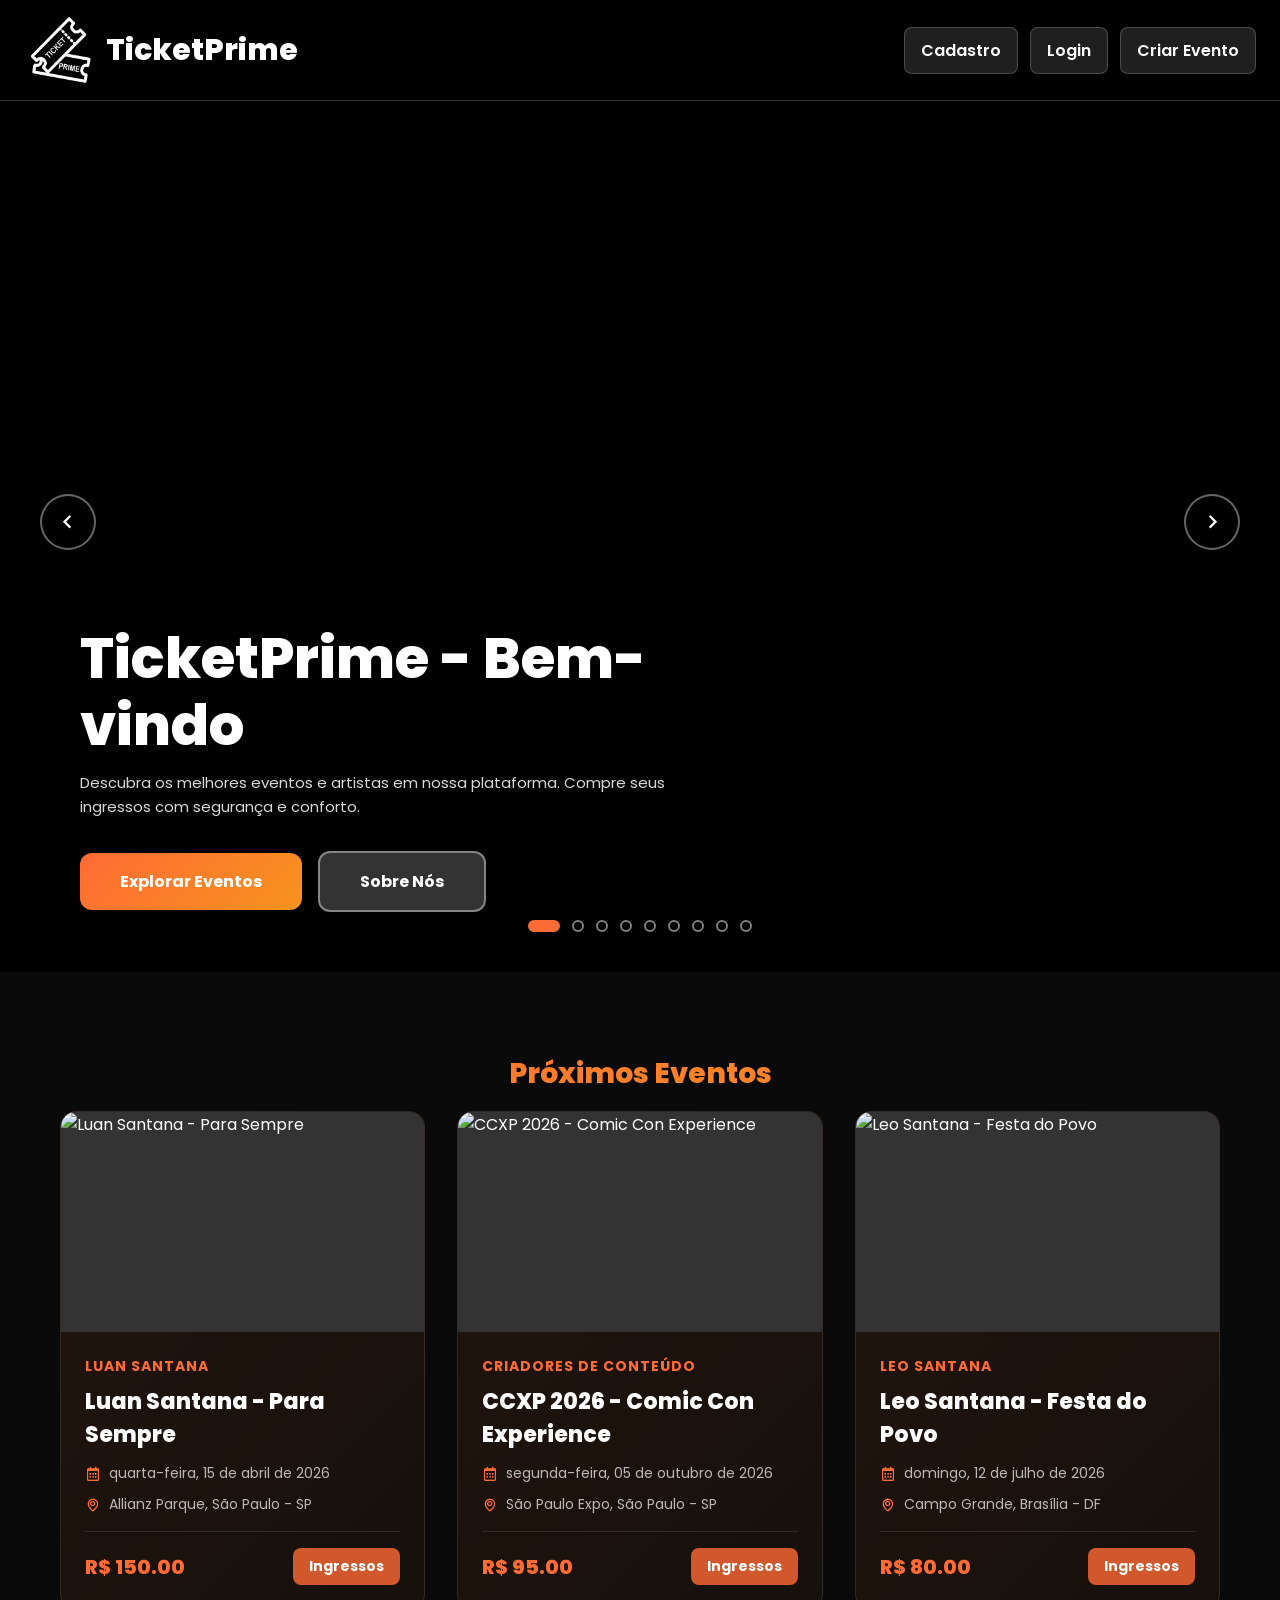
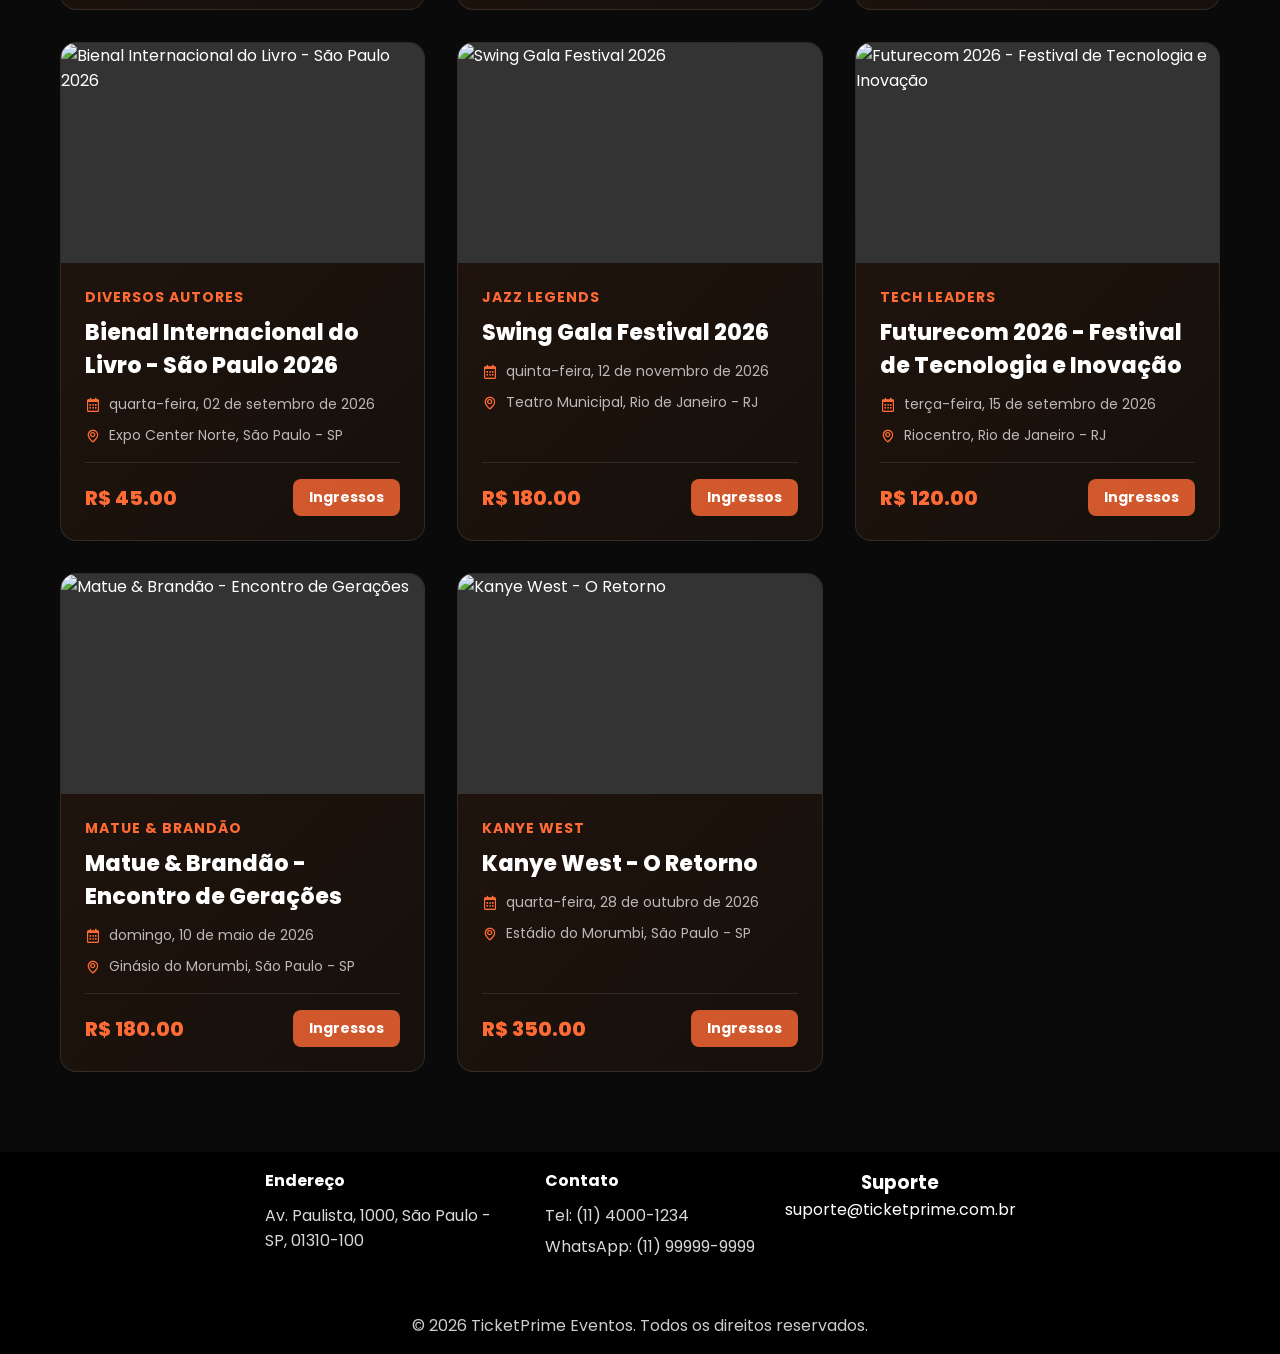
==== commit 69e0ba1b: "commit" ====
--- a/src/frontend/index.html
+++ b/src/frontend/index.html
@@ -69,6 +69,6 @@
         © 2026 TicketPrime Eventos. Todos os direitos reservados.
       </p>
     </footer>
-    <script src="./js/events-hero.js"></script>
+    <script type="module" src="./js/events-hero.js"></script>
   </body>
 </html>
--- a/src/frontend/style.css
+++ b/src/frontend/style.css
@@ -45,10 +45,14 @@
 }
 
 /* imagem de fundo adicionar class de body */
+/* --fundo-url é definida via JS com a URL correta da API (evita 404 no Live Server porta 3000) */
 .login-page {
-    background:
+    background-image:
         linear-gradient(rgba(0, 0, 0, 0.62), rgba(40, 40, 40, 0.62)),
-        url('./imagens/fundo.jpg') no-repeat center center / cover;
+        var(--fundo-url, none);
+    background-repeat: no-repeat;
+    background-position: center center;
+    background-size: cover;
 }
 
 .home-page {
@@ -167,6 +171,25 @@
 
 .menu-toggle:hover {
     background: rgba(255, 255, 255, 0.22);
+}
+
+.profile-avatar-button {
+    width: 52px;
+    height: 52px;
+    border-radius: 50%;
+    object-fit: cover;
+    cursor: pointer;
+    border: 2px solid rgba(255, 255, 255, 0.8);
+    background: transparent;
+    position: relative;
+    z-index: 20;
+    transition: transform 0.2s ease, box-shadow 0.2s ease;
+}
+
+.profile-avatar-button:hover {
+    transform: scale(1.06);
+    box-shadow: 0 0 8px rgba(0, 0, 0, 0.3);
+    background: transparent;
 }
 
 .sidebar-backdrop {
@@ -561,6 +584,11 @@
     );
 }
 
+.hero-item-full {
+    background-size: contain !important;
+    background-repeat: no-repeat;
+}
+
 .hero-content {
     position: relative;
     z-index: 2;
@@ -1658,9 +1686,12 @@
 
 .light-mode.login-page,
 .light-mode.home-page {
-    background:
+    background-image:
         linear-gradient(rgba(255, 255, 255, 0.84), rgba(231, 240, 251, 0.86)),
-        url('./imagens/fundo2.jpg') no-repeat center center / cover;
+        var(--fundo-url, none);
+    background-repeat: no-repeat;
+    background-position: center center;
+    background-size: cover;
 }
 
 .light-mode .site-navbar,
@@ -1791,6 +1822,11 @@
         height: 42px;
     }
 
+    .profile-avatar-button {
+        width: 48px;
+        height: 48px;
+    }
+
     .theme-toggle {
         width: 32px;
         height: 32px;
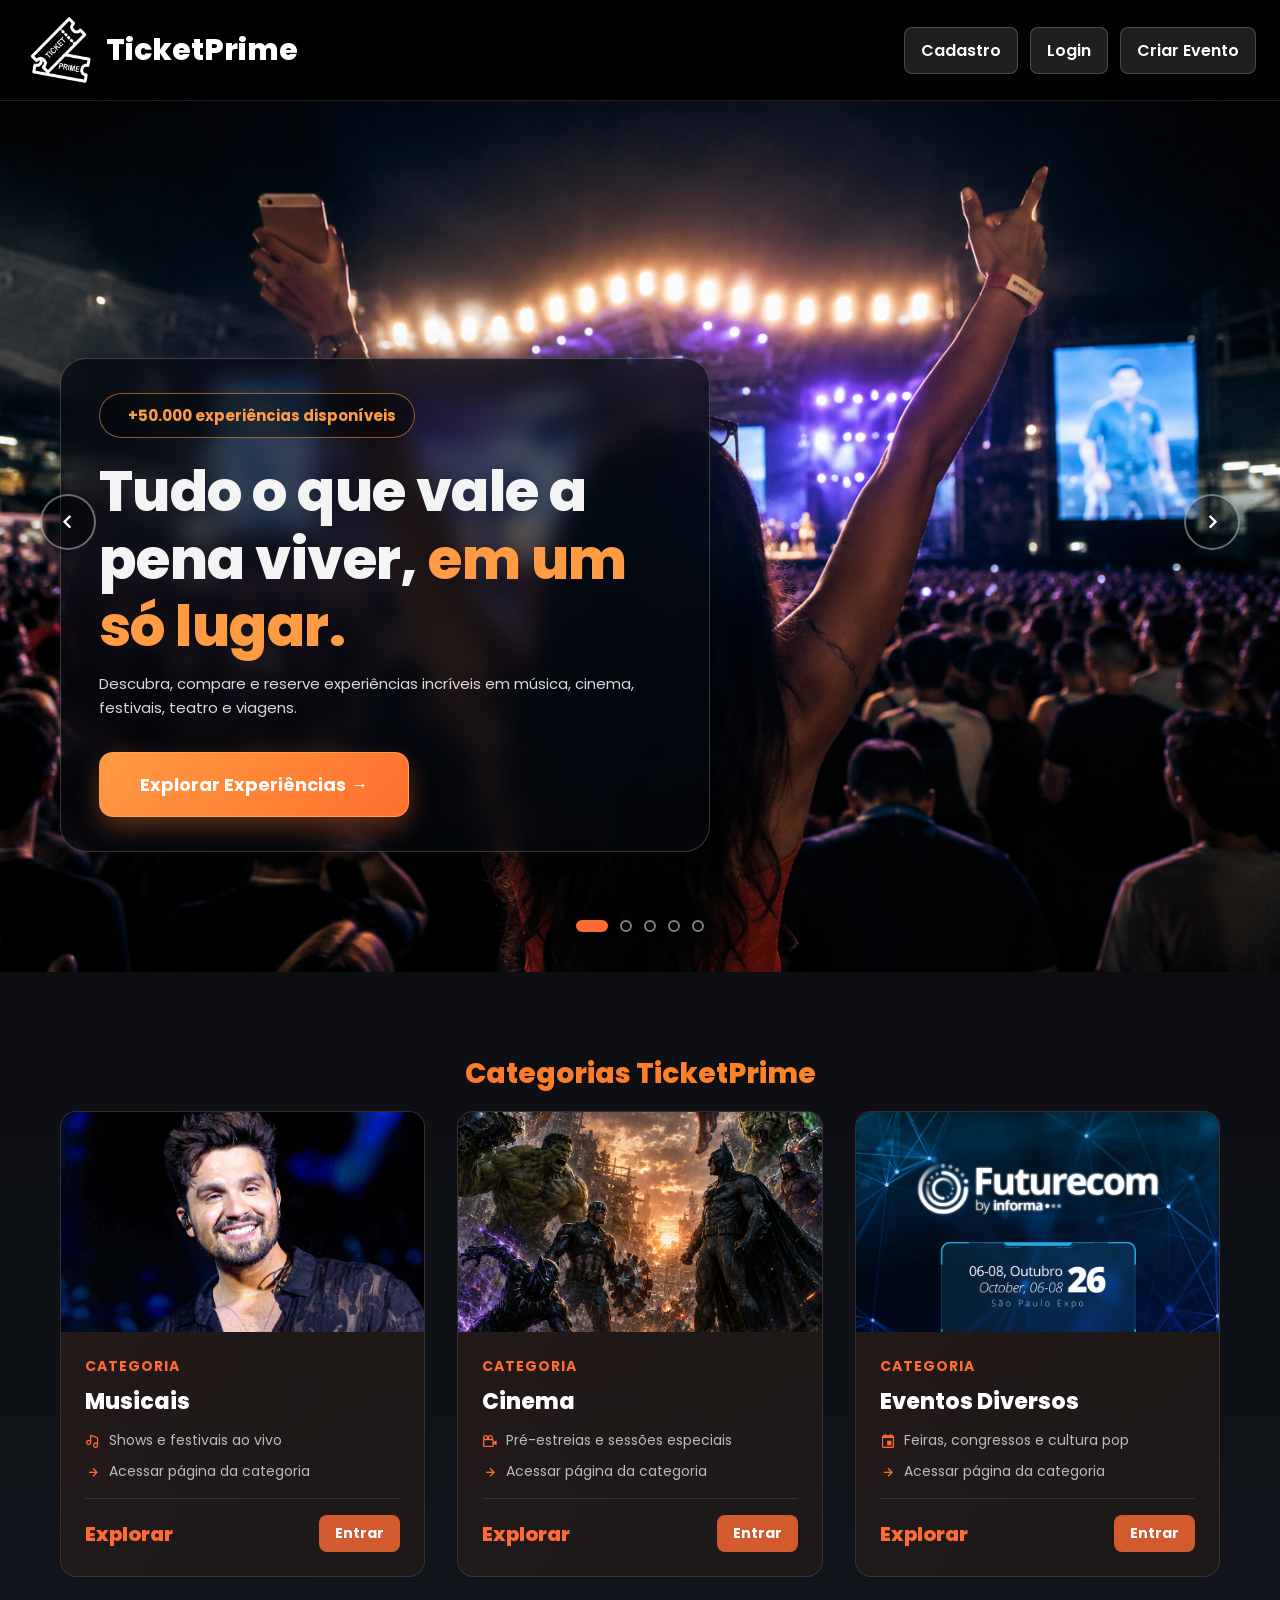
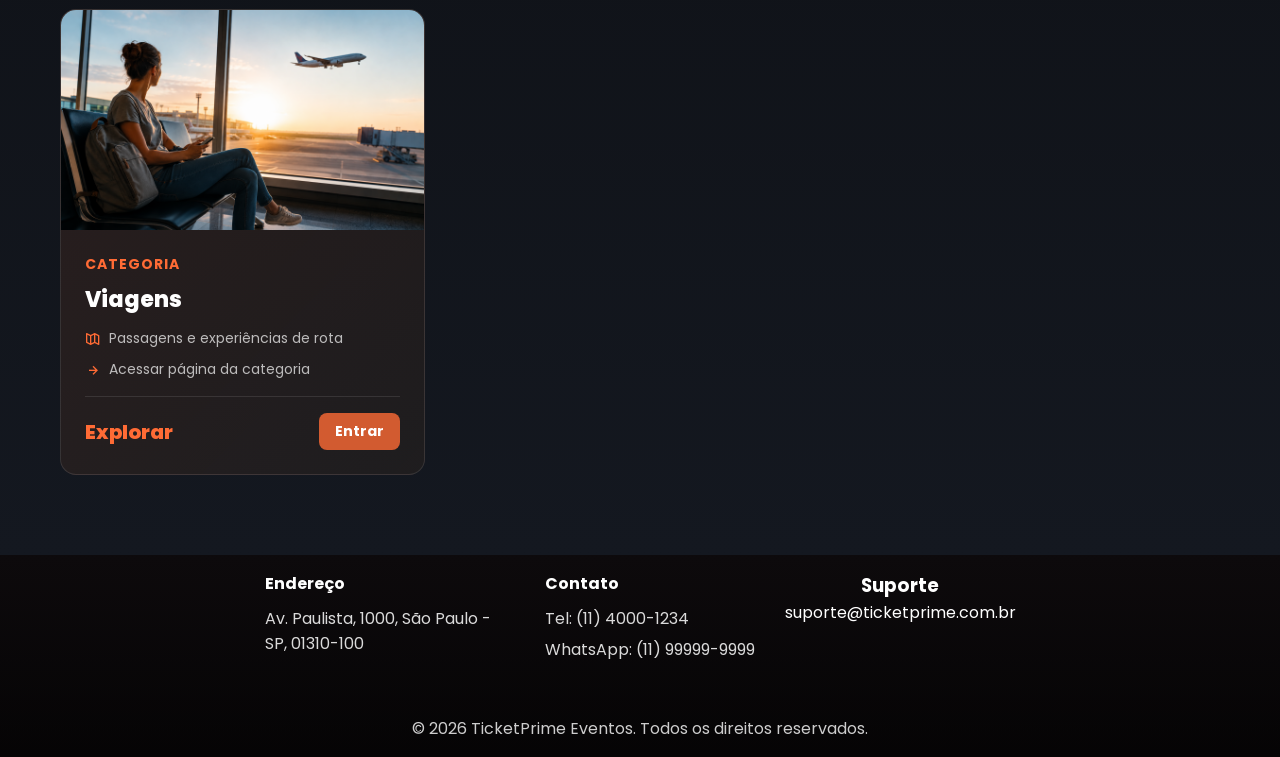
==== commit 35499e99: "atu" ====
--- a/src/frontend/index.html
+++ b/src/frontend/index.html
@@ -39,14 +39,14 @@
           <i class="bx bx-chevron-right"></i>
         </button>
         <!-- Indicadores -->
-        <div class="hero-dots" id="hero-dots" aria-label="Indicadores de eventos"></div>
+        <div class="hero-dots" id="hero-dots" aria-label="Indicadores de categorias"></div>
       </section>
 
       <!-- ═══════════════ events grid section ═══════════════ -->
       <section class="events-grid-section">
-        <h2 class="section-title">Próximos Eventos</h2>
+        <h2 class="section-title">Categorias TicketPrime</h2>
         <div class="events-grid" id="events-grid">
-          <!-- eventos carregados dinamicamente -->
+          <!-- categorias carregadas dinamicamente -->
         </div>
       </section>
     </main>
--- a/src/frontend/style.css
+++ b/src/frontend/style.css
@@ -10,10 +10,11 @@
 body {
     min-height: 100vh;
     display: flex;
-    background-color: #110d0d;
+    background: linear-gradient(180deg, var(--cor-pagina-primary, #143a52) 0%, var(--cor-pagina-secondary, #101b33) 100%);
     justify-content: center;
     align-items: center;
     color: #fff;
+    transition: background-color 450ms ease;
 }
 
 .back-home-link {
@@ -56,7 +57,7 @@
 }
 
 .home-page {
-    background: #0a0a0a;
+    background: linear-gradient(135deg, #143a52 0%, #101b33 55%, #1d2a5a 100%);
     flex-direction: column;
     justify-content: flex-start;
     align-items: stretch;
@@ -82,8 +83,13 @@
     display: flex;
     justify-content: space-between;
     align-items: center;
-    background: rgb(0, 0, 0);
-    border-bottom: 1px solid rgba(255, 255, 255, 0.2);
+    background: linear-gradient(
+        135deg,
+        color-mix(in srgb, var(--cor-pagina-primary, #143a52) 92%, black) 0%,
+        color-mix(in srgb, var(--cor-pagina-secondary, #101b33) 78%, black) 100%
+    );
+    border-bottom: 1px solid rgba(255, 255, 255, 0.12);
+    backdrop-filter: blur(10px);
 }
 
 .navbar-logo {
@@ -525,9 +531,11 @@
 .hero-section {
     position: relative;
     width: 100%;
+    /* fit exactly the viewport height */
     height: 100vh;
     overflow: hidden;
-    background: #000;
+    background: linear-gradient(135deg, color-mix(in srgb, var(--cor-pagina-primary, #143a52) 86%, black) 0%, color-mix(in srgb, var(--cor-pagina-secondary, #101b33) 68%, black) 100%);
+    transition: background 450ms ease;
 }
 
 .hero-container {
@@ -548,10 +556,11 @@
     flex-direction: column;
     align-items: flex-start;
     justify-content: flex-end;
-    padding: 60px 80px;
+    padding: 40px 60px;
     background-size: cover;
     background-position: center;
     background-repeat: no-repeat;
+    background-color: var(--cor-pagina, #143a52);
     opacity: 0;
     transition: opacity 800ms ease;
     z-index: 1;
@@ -562,28 +571,6 @@
     z-index: 10;
 }
 
-.hero-item::before {
-    content: '';
-    position: absolute;
-    inset: 0;
-    background: linear-gradient(
-        135deg,
-        rgba(0, 0, 0, 0.8) 0%,
-        rgba(0, 0, 0, 0.6) 40%,
-        rgba(0, 0, 0, 0.2) 100%
-    );
-    z-index: 1;
-}
-
-.hero-item-inicial::before {
-    background: linear-gradient(
-        135deg,
-        rgba(0, 0, 0, 0.6) 0%,
-        rgba(0, 0, 0, 0.4) 40%,
-        rgba(0, 0, 0, 0.1) 100%
-    );
-}
-
 .hero-item-full {
     background-size: contain !important;
     background-repeat: no-repeat;
@@ -592,8 +579,17 @@
 .hero-content {
     position: relative;
     z-index: 2;
-    max-width: 600px;
+    max-width: 520px;
     animation: slideInUp 600ms ease 200ms both;
+    padding: 28px 32px;
+    border-radius: 24px;
+    background: linear-gradient(
+        135deg,
+        rgba(0, 0, 0, 0.22) 0%,
+        rgba(0, 0, 0, 0.12) 100%
+    );
+    border: 1px solid rgba(255, 255, 255, 0.16);
+    backdrop-filter: blur(10px);
 }
 
 @keyframes slideInUp {
@@ -682,6 +678,194 @@
 .hero-btn.secondary:hover {
     background: rgba(255, 255, 255, 0.3);
     border-color: rgba(255, 255, 255, 0.6);
+}
+
+/* ── Home premium initial hero ─────────────────────────── */
+.hero-content--home-premium {
+    max-width: 650px;
+    padding: 34px 38px;
+    border-radius: 26px;
+    margin-bottom: 80px;
+    background: linear-gradient(140deg, rgba(5, 8, 16, 0.78) 0%, rgba(6, 10, 18, 0.54) 100%);
+    border: 1px solid rgba(255, 255, 255, 0.2);
+    backdrop-filter: blur(12px);
+    box-shadow: 0 14px 40px rgba(0, 0, 0, 0.35);
+}
+
+.hero-badge-premium {
+    display: inline-flex;
+    align-items: center;
+    gap: 10px;
+    padding: 10px 18px;
+    border-radius: 999px;
+    border: 1px solid rgba(255, 155, 67, 0.55);
+    color: #ff9b43;
+    background: rgba(0, 0, 0, 0.35);
+    font-size: 15px;
+    font-weight: 700;
+    margin-bottom: 20px;
+}
+
+.hero-title-premium {
+    font-size: clamp(42px, 6vw, 74px);
+    font-weight: 800;
+    line-height: 1.06;
+    margin: 0 0 20px;
+    color: #f4f4f4;
+    letter-spacing: -0.01em;
+}
+
+.hero-accent {
+    color: #ff9b43;
+}
+
+.hero-btn--home-premium {
+    background: linear-gradient(135deg, #ff9b43 0%, #ff6f2c 100%);
+    color: #fff;
+    border: 1px solid rgba(255, 168, 92, 0.7);
+    border-radius: 14px;
+    padding: 18px 40px;
+    font-size: 18px;
+    font-weight: 700;
+    box-shadow: 0 10px 26px rgba(255, 120, 44, 0.35);
+}
+
+.hero-btn--home-premium:hover {
+    transform: translateY(-2px);
+    box-shadow: 0 14px 30px rgba(255, 120, 44, 0.45);
+}
+
+/* ── Musica hero variant ──────────────────────────────── */
+.hero-content--musica-spotlight {
+    max-width: 760px;
+    padding: 0;
+    border: none;
+    background: transparent;
+    backdrop-filter: none;
+    box-shadow: none;
+    margin-bottom: 96px;
+}
+
+.hero-title-musica {
+    font-size: clamp(48px, 7vw, 82px);
+    font-weight: 800;
+    line-height: 1.06;
+    margin: 0 0 18px;
+    letter-spacing: -0.012em;
+    color: #f7f7f7;
+    text-shadow: 0 4px 24px rgba(0, 0, 0, 0.42);
+}
+
+.hero-highlight-musica {
+    color: #ffd028;
+}
+
+.hero-content--musica-spotlight .hero-description {
+    font-size: clamp(22px, 2.4vw, 40px);
+    line-height: 1.24;
+    margin-bottom: 26px;
+    max-width: 660px;
+    color: rgba(243, 244, 246, 0.95);
+    text-shadow: 0 4px 18px rgba(0, 0, 0, 0.35);
+}
+
+.hero-btn--musica {
+    display: inline-flex;
+    align-items: center;
+    gap: 14px;
+    padding: 20px 36px;
+    border-radius: 18px;
+    font-size: 30px;
+    font-weight: 800;
+    background: linear-gradient(135deg, #ffd028 0%, #ffbd00 100%);
+    color: #111827;
+    box-shadow: 0 18px 34px rgba(0, 0, 0, 0.35);
+}
+
+.hero-btn--musica:hover {
+    transform: translateY(-2px);
+    box-shadow: 0 24px 40px rgba(0, 0, 0, 0.4);
+}
+
+.hero-btn--musica i {
+    font-size: 34px;
+    line-height: 1;
+}
+
+.hero-benefits-musica {
+    margin-top: 90px;
+    display: flex;
+    align-items: center;
+    gap: 46px;
+    flex-wrap: wrap;
+}
+
+.hero-benefits-musica span {
+    display: inline-flex;
+    align-items: center;
+    gap: 12px;
+    color: rgba(243, 244, 246, 0.95);
+    font-size: 28px;
+    font-weight: 500;
+    text-shadow: 0 3px 14px rgba(0, 0, 0, 0.45);
+}
+
+.hero-benefits-musica i {
+    font-size: 34px;
+    color: #ffd028;
+}
+
+/* ── Viagens hero variant ──────────────────────────────── */
+.hero-content--viagens {
+    background: transparent;
+    border: none;
+    backdrop-filter: none;
+    max-width: 520px;
+    text-align: right;
+    margin-left: auto;
+    margin-right: 80px;
+    margin-bottom: 160px;
+    padding: 0;
+}
+
+.hero-title-viagens {
+    font-size: clamp(36px, 5vw, 64px);
+    font-weight: 800;
+    line-height: 1.15;
+    margin-bottom: 16px;
+    color: #1a2744;
+    text-shadow: none;
+}
+
+.hero-content--viagens .hero-description {
+    font-size: 17px;
+    color: rgba(20, 30, 60, 0.85);
+    margin-bottom: 36px;
+    text-shadow: none;
+}
+
+.hero-btn--viagens {
+    display: inline-flex;
+    align-items: center;
+    justify-content: center;
+    gap: 10px;
+    padding: 20px 48px;
+    border-radius: 14px;
+    font-size: 18px;
+    font-weight: 700;
+    background: #1d6feb;
+    color: #fff;
+    text-decoration: none;
+    border: none;
+    cursor: pointer;
+    transition: background 250ms ease, transform 200ms ease, box-shadow 200ms ease;
+    box-shadow: 0 6px 24px rgba(29, 111, 235, 0.35);
+}
+
+.hero-btn--viagens:hover {
+    background: #1559d0;
+    transform: translateY(-2px);
+    box-shadow: 0 10px 32px rgba(29, 111, 235, 0.5);
 }
 
 .hero-price {
@@ -759,7 +943,8 @@
 /* ═══════════════ Events Grid Section ═══════════════ */
 .events-grid-section {
     padding: 80px 60px;
-    background: #0a0a0a;
+    /* darker neutral background to complement hero images */
+    background: linear-gradient(180deg, rgba(12,14,18,1) 0%, rgba(20,24,32,1) 100%);
     min-height: 100vh;
 }
 
@@ -891,6 +1076,42 @@
         padding: 40px 60px;
     }
 
+    .hero-content--musica-spotlight {
+        max-width: 680px;
+        margin-bottom: 68px;
+    }
+
+    .hero-title-musica {
+        font-size: clamp(42px, 6vw, 64px);
+    }
+
+    .hero-content--musica-spotlight .hero-description {
+        font-size: clamp(19px, 2.2vw, 30px);
+        max-width: 610px;
+    }
+
+    .hero-btn--musica {
+        font-size: 24px;
+        padding: 17px 30px;
+    }
+
+    .hero-btn--musica i {
+        font-size: 28px;
+    }
+
+    .hero-benefits-musica {
+        margin-top: 62px;
+        gap: 26px;
+    }
+
+    .hero-benefits-musica span {
+        font-size: 22px;
+    }
+
+    .hero-benefits-musica i {
+        font-size: 28px;
+    }
+
     .hero-content h1 {
         font-size: 44px;
     }
@@ -940,6 +1161,44 @@
         width: 100%;
     }
 
+    .hero-content--musica-spotlight {
+        margin-bottom: 34px;
+    }
+
+    .hero-title-musica {
+        font-size: clamp(34px, 11vw, 48px);
+    }
+
+    .hero-content--musica-spotlight .hero-description {
+        font-size: 18px;
+        margin-bottom: 18px;
+    }
+
+    .hero-btn--musica {
+        width: 100%;
+        justify-content: center;
+        font-size: 20px;
+        padding: 16px 18px;
+    }
+
+    .hero-btn--musica i {
+        font-size: 24px;
+    }
+
+    .hero-benefits-musica {
+        margin-top: 30px;
+        justify-content: center;
+        gap: 14px;
+    }
+
+    .hero-benefits-musica span {
+        font-size: 16px;
+    }
+
+    .hero-benefits-musica i {
+        font-size: 20px;
+    }
+
     .hero-control {
         width: 48px;
         height: 48px;
@@ -988,7 +1247,7 @@
 
 .site-footer {
     width: 100%;
-    background: rgb(0, 0, 0);
+    background: linear-gradient(180deg, var(--cor-pagina-secondary, #101b33) 0%, rgba(0,0,0,0.6) 100%);
     color: #fff;
     padding: 16px 20px;
     text-align: center;
@@ -1259,7 +1518,7 @@
 }
 
 .painel-ingresso {
-    background: #110d0d !important;
+    background: var(--cor-pagina, #143a52) !important;
 }
 
 .admin-dashboard {
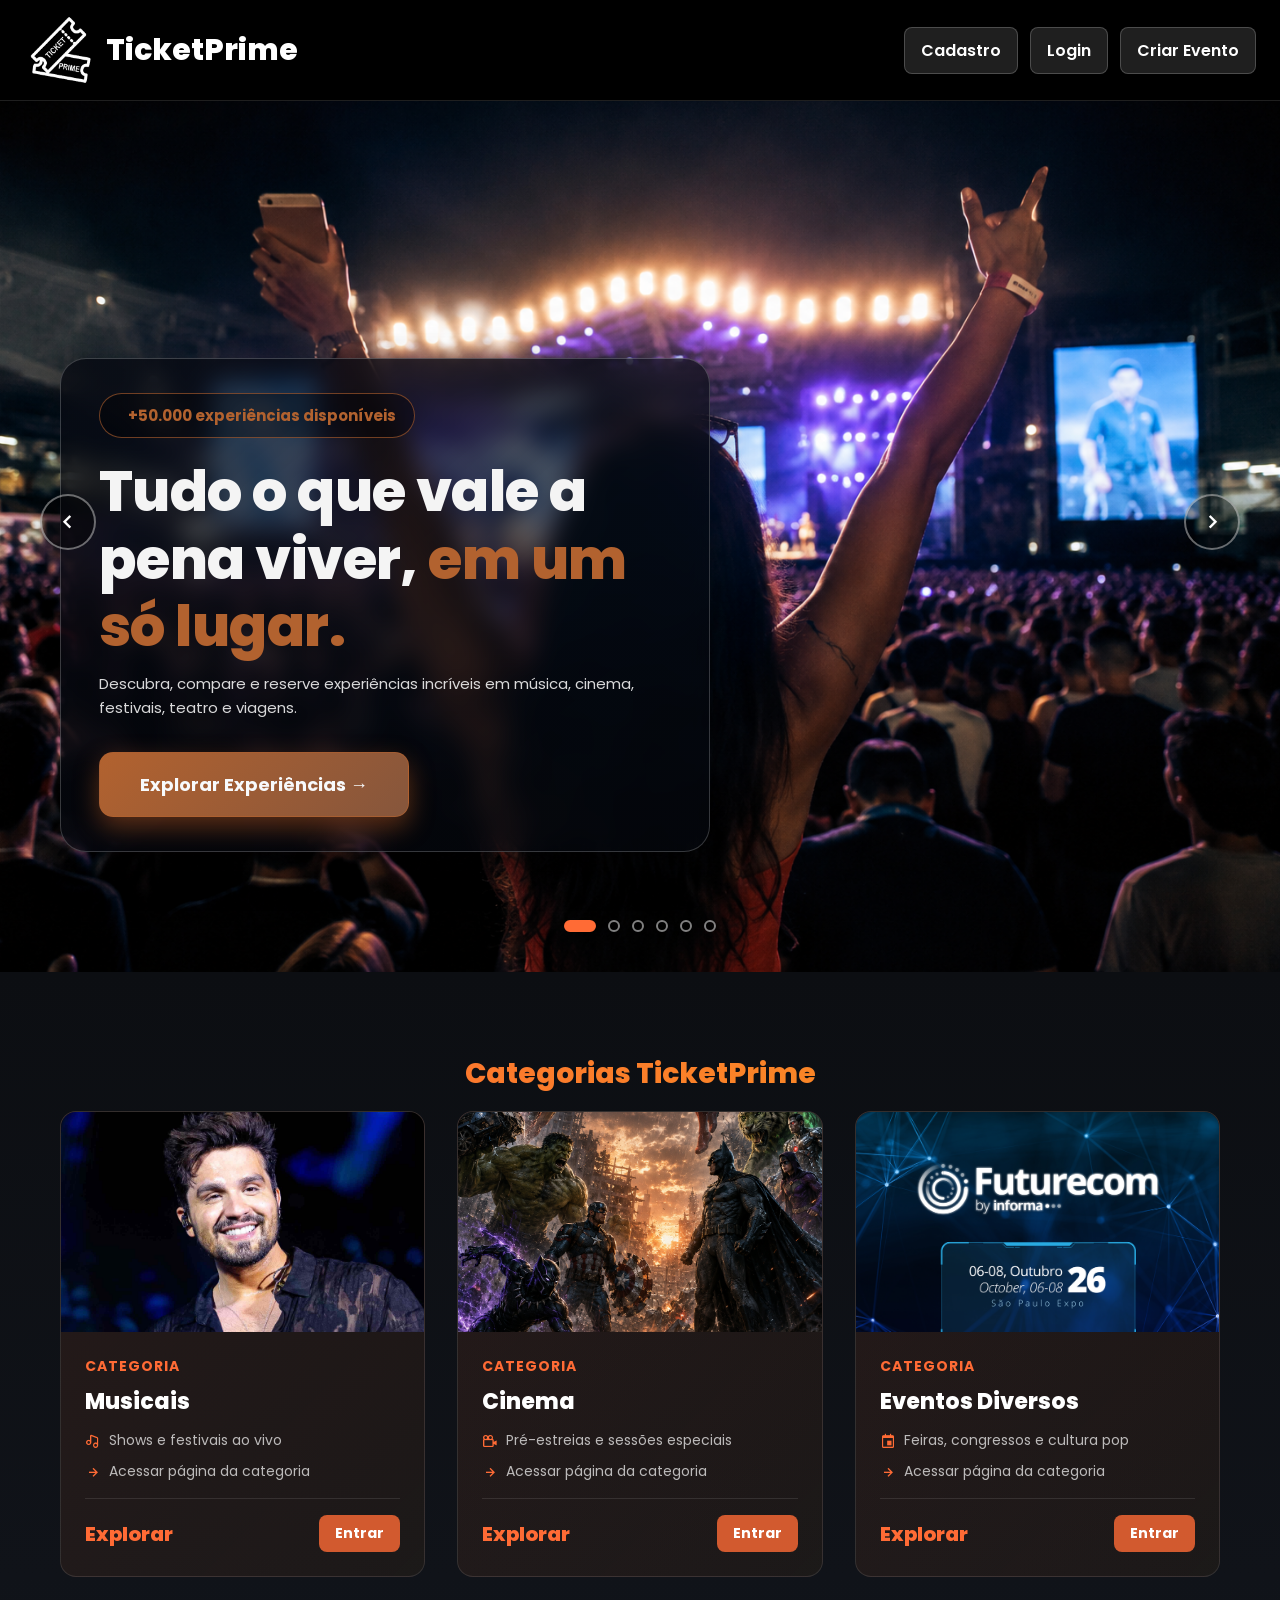
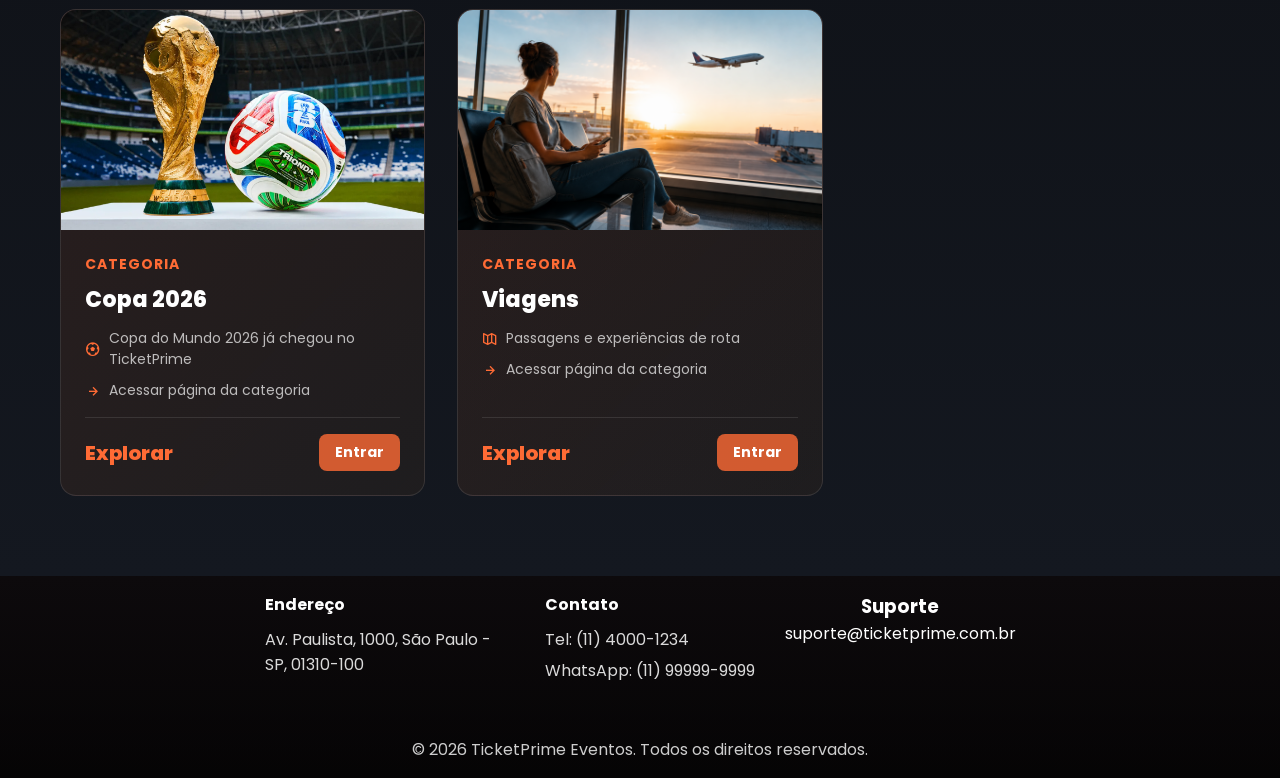
==== commit b31878cb: "cc" ====
--- a/src/frontend/index.html
+++ b/src/frontend/index.html
@@ -15,7 +15,8 @@
     <header class="site-navbar">
       <div class="navbar-logo">
         <img src="./imagens/logo.png" alt="Logo TicketPrime" class="logo-img" />
-        <span>TicketPrime</span>
+        <span class="navbar-brand-text">TicketPrime</span>
+        <span class="navbar-category-pill is-hidden" aria-hidden="true"></span>
       </div>
       <nav class="navbar-links">
         <a href="./paginas/login.html" class="navbar-btn">Cadastro</a>
--- a/src/frontend/style.css
+++ b/src/frontend/style.css
@@ -1,4 +1,10 @@
 @import url('https://fonts.googleapis.com/css2?family=Poppins&display=swap');
+
+:root {
+    --hero-accent: #ff9b43;
+    --hero-accent-alt: #ff6f2c;
+    --hero-cta-text: #ffffff;
+}
 
 * {
     margin: 0;
@@ -99,6 +105,63 @@
     font-size: 30px;
     font-weight: 800;
     color: #fff;
+}
+
+.navbar-brand-text {
+    line-height: 1;
+}
+
+.navbar-category-pill {
+    display: inline-flex;
+    align-items: center;
+    justify-content: center;
+    padding: 4px 10px;
+    border-radius: 999px;
+    font-size: 13px;
+    font-weight: 700;
+    line-height: 1;
+    border: 1px solid transparent;
+    backdrop-filter: blur(6px);
+}
+
+.navbar-category-pill.is-hidden {
+    display: none;
+}
+
+.navbar-category-pill.pill-home {
+    background: rgba(151, 164, 186, 0.35);
+    color: #dbe7ff;
+    border-color: rgba(194, 207, 235, 0.52);
+}
+
+.navbar-category-pill.pill-musicais {
+    background: rgba(169, 107, 255, 0.22);
+    color: #ecd9ff;
+    border-color: rgba(210, 170, 255, 0.55);
+}
+
+.navbar-category-pill.pill-cinema {
+    background: rgba(255, 98, 98, 0.2);
+    color: #ffd7d7;
+    border-color: rgba(255, 150, 150, 0.52);
+}
+
+.navbar-category-pill.pill-diversos {
+    background: rgba(103, 156, 255, 0.22);
+    color: #d7e8ff;
+    border-color: rgba(150, 184, 255, 0.52);
+}
+
+.navbar-category-pill.pill-copa {
+    background: rgba(52, 176, 111, 0.22);
+    color: #d7f8e8;
+    border-color: rgba(113, 211, 156, 0.55);
+}
+
+.navbar-category-pill.pill-viagens {
+    background: rgba(61, 186, 227, 0.24);
+    color: #d5f6ff;
+    border-color: rgba(124, 220, 248, 0.55);
 }
 
 .logo-img {
@@ -660,8 +723,8 @@
 }
 
 .hero-btn.primary {
-    background: linear-gradient(135deg, #ff6b35, #f7931e);
-    color: #fff;
+    background: linear-gradient(135deg, var(--hero-accent), var(--hero-accent-alt));
+    color: var(--hero-cta-text);
 }
 
 .hero-btn.primary:hover {
@@ -698,8 +761,8 @@
     gap: 10px;
     padding: 10px 18px;
     border-radius: 999px;
-    border: 1px solid rgba(255, 155, 67, 0.55);
-    color: #ff9b43;
+    border: 1px solid color-mix(in srgb, var(--hero-accent) 62%, transparent);
+    color: var(--hero-accent);
     background: rgba(0, 0, 0, 0.35);
     font-size: 15px;
     font-weight: 700;
@@ -716,13 +779,13 @@
 }
 
 .hero-accent {
-    color: #ff9b43;
+    color: var(--hero-accent);
 }
 
 .hero-btn--home-premium {
-    background: linear-gradient(135deg, #ff9b43 0%, #ff6f2c 100%);
-    color: #fff;
-    border: 1px solid rgba(255, 168, 92, 0.7);
+    background: linear-gradient(135deg, var(--hero-accent) 0%, var(--hero-accent-alt) 100%);
+    color: var(--hero-cta-text);
+    border: 1px solid color-mix(in srgb, var(--hero-accent) 65%, transparent);
     border-radius: 14px;
     padding: 18px 40px;
     font-size: 18px;
@@ -757,7 +820,7 @@
 }
 
 .hero-highlight-musica {
-    color: #ffd028;
+    color: var(--hero-accent);
 }
 
 .hero-content--musica-spotlight .hero-description {
@@ -777,8 +840,8 @@
     border-radius: 18px;
     font-size: 30px;
     font-weight: 800;
-    background: linear-gradient(135deg, #ffd028 0%, #ffbd00 100%);
-    color: #111827;
+    background: linear-gradient(135deg, var(--hero-accent) 0%, var(--hero-accent-alt) 100%);
+    color: var(--hero-cta-text);
     box-shadow: 0 18px 34px rgba(0, 0, 0, 0.35);
 }
 
@@ -853,8 +916,8 @@
     border-radius: 14px;
     font-size: 18px;
     font-weight: 700;
-    background: #1d6feb;
-    color: #fff;
+    background: linear-gradient(135deg, var(--hero-accent) 0%, var(--hero-accent-alt) 100%);
+    color: var(--hero-cta-text);
     text-decoration: none;
     border: none;
     cursor: pointer;
@@ -863,7 +926,7 @@
 }
 
 .hero-btn--viagens:hover {
-    background: #1559d0;
+    background: linear-gradient(135deg, var(--hero-accent-alt) 0%, var(--hero-accent) 100%);
     transform: translateY(-2px);
     box-shadow: 0 10px 32px rgba(29, 111, 235, 0.5);
 }
@@ -2069,6 +2132,12 @@
 
     .navbar-logo {
         font-size: 24px;
+        gap: 8px;
+    }
+
+    .navbar-category-pill {
+        padding: 3px 8px;
+        font-size: 11px;
     }
 
     .logo-img {
